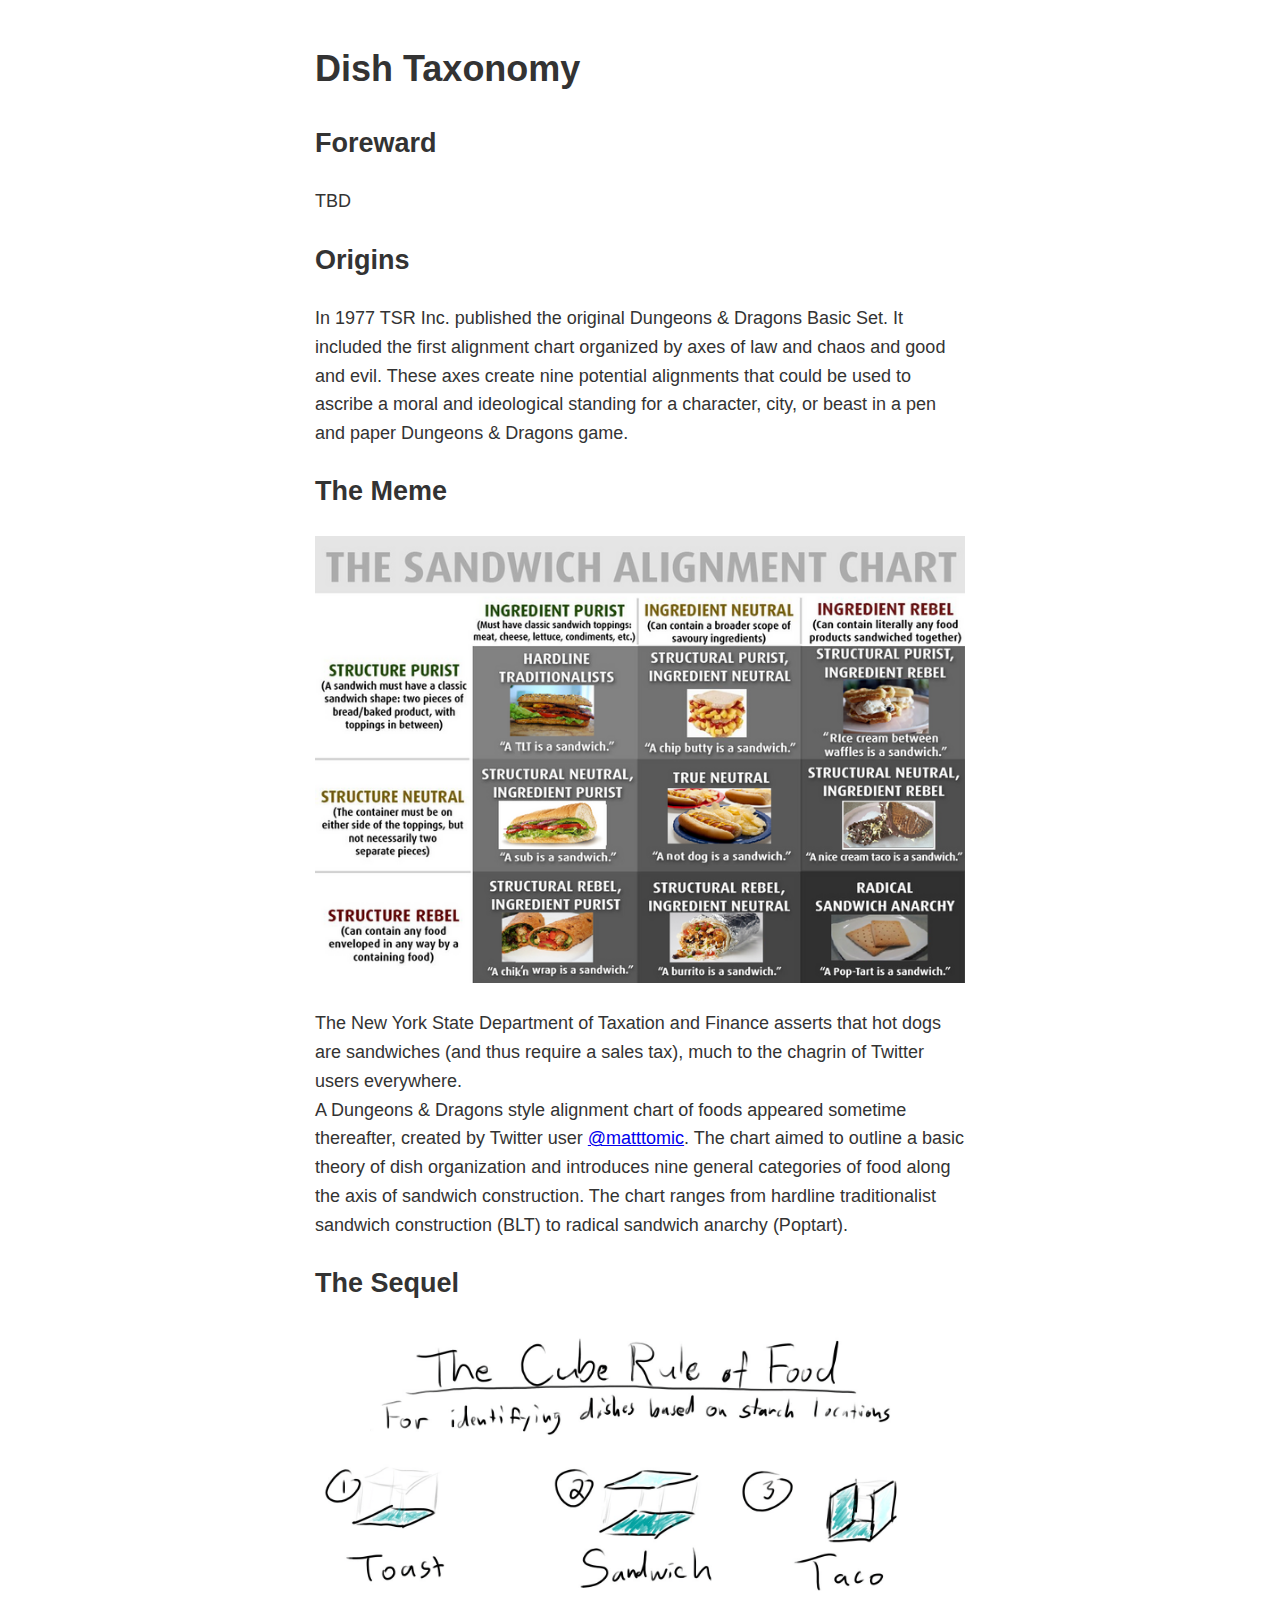
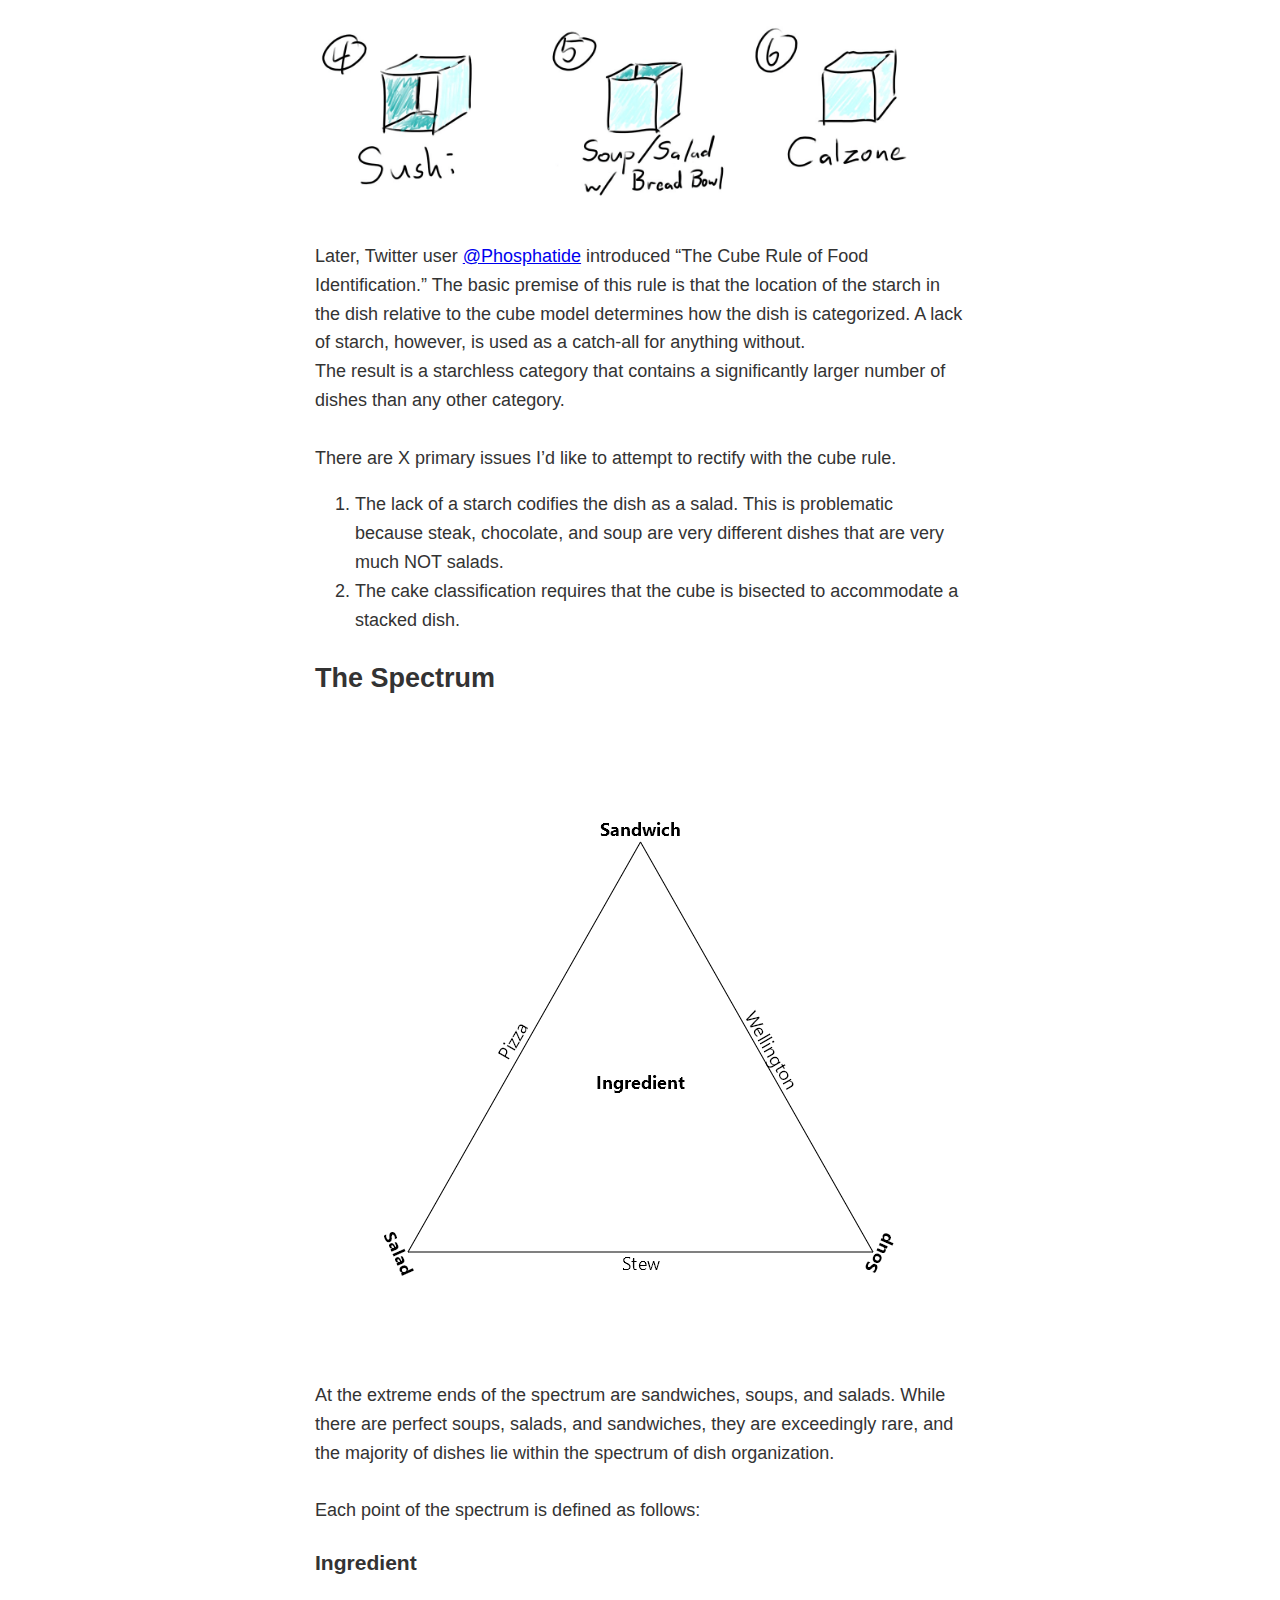
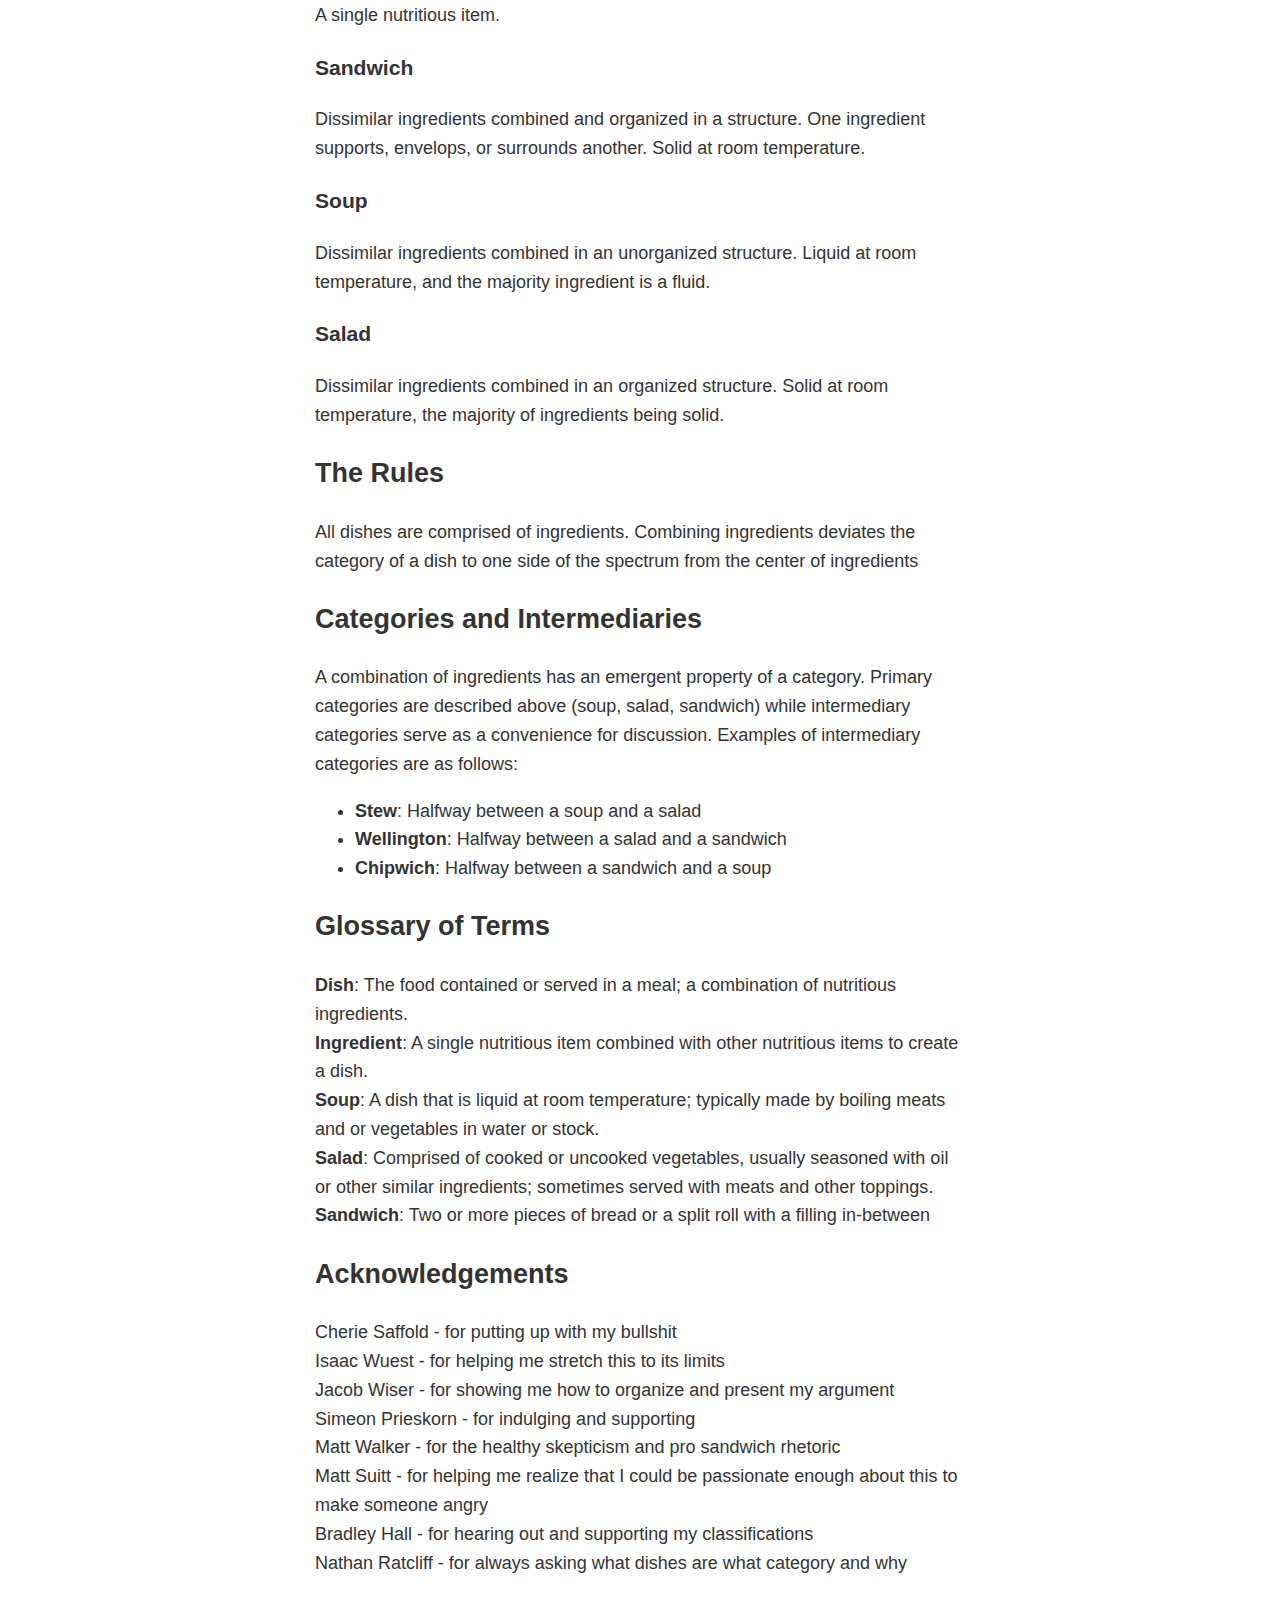
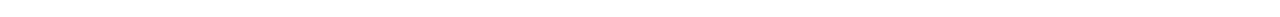
==== index.html @ 1c72e786 "First Draft" ====
<!DOCTYPE html>
<html>
    
    <head>
        <meta name="viewport" content="width-device-width, initial-scale=1.0">
        <link rel="stylesheet" href="Styles/style.css">
        <title>Dish Taxonomy</title>
    </head>
    <body>
        <div class="BodyContent">
            <h1>Dish Taxonomy</h1>
            <h2>Foreward</h2>
            <p>TBD</p>
            <h2>Origins</h2>
            <p>In 1977 TSR Inc. published the original Dungeons & Dragons Basic Set. 
                It included the first alignment chart organized  by axes of law and chaos and good and evil. 
                These axes create nine potential alignments that could be used to  ascribe a moral and ideological standing for a character, city, or beast in a pen and paper Dungeons & Dragons game.
            </p>
            <h2>The Meme</h2>
            <img src="Images/SandwichAlignment.png">
            <p>The New York State Department of Taxation and Finance asserts that hot dogs are sandwiches (and thus require a sales tax), much to the chagrin of Twitter users everywhere.<br> 
                A Dungeons & Dragons style alignment chart of foods appeared sometime thereafter, created by Twitter user <a href="https://twitter.com/matttomic">@matttomic</a>.
                The chart aimed to outline a basic theory of dish organization and introduces nine general categories of food along the axis of sandwich construction. 
                The chart ranges from hardline traditionalist sandwich construction (BLT) to radical sandwich anarchy (Poptart). 
            </p>
            <h2>The Sequel</h2>
            <img src="Images/DYSUo6HVwAEKJVo.png">
            <p>Later, Twitter user <a href=https://twitter.com/Phosphatide>@Phosphatide</a> introduced “The Cube Rule of Food Identification.” The basic premise of this rule is that the location of the starch in the dish relative to the cube model determines how the dish is categorized. 
                A lack of starch, however, is used as a catch-all for anything without.<br> 
                The result is a starchless category that contains a significantly larger number of dishes than any other category.<br><br>
                There are X primary issues I’d like to attempt to rectify with the cube rule.
                <ol>
                    <li>The lack of a starch codifies the dish as a salad. This is problematic because steak, chocolate, and soup are very different dishes that are very much NOT salads.</li>
                    <li>The cake classification requires that the cube is bisected to accommodate a stacked dish.</li>
                </ol>    
            </p>
            <h2> The Spectrum</h2>
            <p>
                <img src="Images/Artboard.png"></img> 
                At the extreme ends of the spectrum are sandwiches, soups, and salads. While there are perfect soups, salads, and sandwiches, they are exceedingly rare, and the majority of dishes lie within the spectrum of dish organization. <br>
                


                <br>Each point of the spectrum is defined as follows:
                <h3>Ingredient</h3>
                    A single nutritious item.  
                <h3>Sandwich</h3>
                    Dissimilar ingredients combined and organized in a structure. One ingredient supports, envelops, or surrounds another. Solid at room temperature. 
                <h3>Soup</h3>
                    Dissimilar ingredients combined in an unorganized structure. Liquid at room temperature, and the majority ingredient is a fluid.  
                <h3>Salad</h3>
                Dissimilar ingredients combined in an organized structure. Solid at room temperature, the majority of ingredients being solid. 

            </p>
            <h2>The Rules</h2>
            <p>
                All dishes are comprised of ingredients. Combining ingredients deviates the category of a dish to one side of the spectrum from the center of ingredients
            </p>
            <h2>Categories and Intermediaries</h2>
            <p>
                A combination of ingredients has an emergent property of a category. Primary categories are described above (soup, salad, sandwich) while intermediary categories  serve as a convenience for discussion. 
                Examples of intermediary categories are as follows:
                <ul>
                    <li><strong>Stew</strong>: Halfway between a soup and a salad</li>
                    <li><strong>Wellington</strong>: Halfway between a salad and a sandwich</li>
                    <li><strong>Chipwich</strong>: Halfway between a sandwich and a soup</li>
                </ul>
            </p>
            <h2>Glossary of Terms</h2>
            <p>
                <strong>Dish</strong>: The food contained or served in a meal; a combination of nutritious ingredients.<br>
                <strong>Ingredient</strong>: A single nutritious item combined with other nutritious items to create a dish. <br>
                <strong>Soup</strong>: A dish that is liquid at room temperature; typically made by boiling meats and or vegetables in water or stock. <br>

                <strong>Salad</strong>: Comprised of cooked or uncooked vegetables, usually seasoned with oil or other similar ingredients; sometimes served with meats and other toppings. <br> 

                <strong>Sandwich</strong>: Two or more pieces of bread or a split roll with a filling in-between <br>
            </p>
            <h2>Acknowledgements</h2>
            <p>
                Cherie Saffold - for putting up with my bullshit <br>
                Isaac Wuest - for helping me stretch this to its limits <br>
                Jacob Wiser - for showing me how to organize and present my argument <br>
                Simeon Prieskorn - for indulging and supporting <br>
                Matt Walker - for the healthy skepticism and pro sandwich rhetoric <br>
                Matt Suitt - for helping me realize that I could be passionate enough about this to make someone angry <br> 
                Bradley Hall - for hearing out and supporting my classifications <br>
                Nathan Ratcliff - for always asking what dishes are what category and why <br>
        
            </p>
        </div>
    </body>
    <footer>

    </footer>
</html>
---- Styles/style.css ----
html{
    display: block;
    font-family: sans-serif;
}

img{
    max-width: 100%;
}

body{
    margin: 40px auto;
    max-width: 650px;
    font-size: 18px;
    line-height: 1.6;
    color: #333;
}
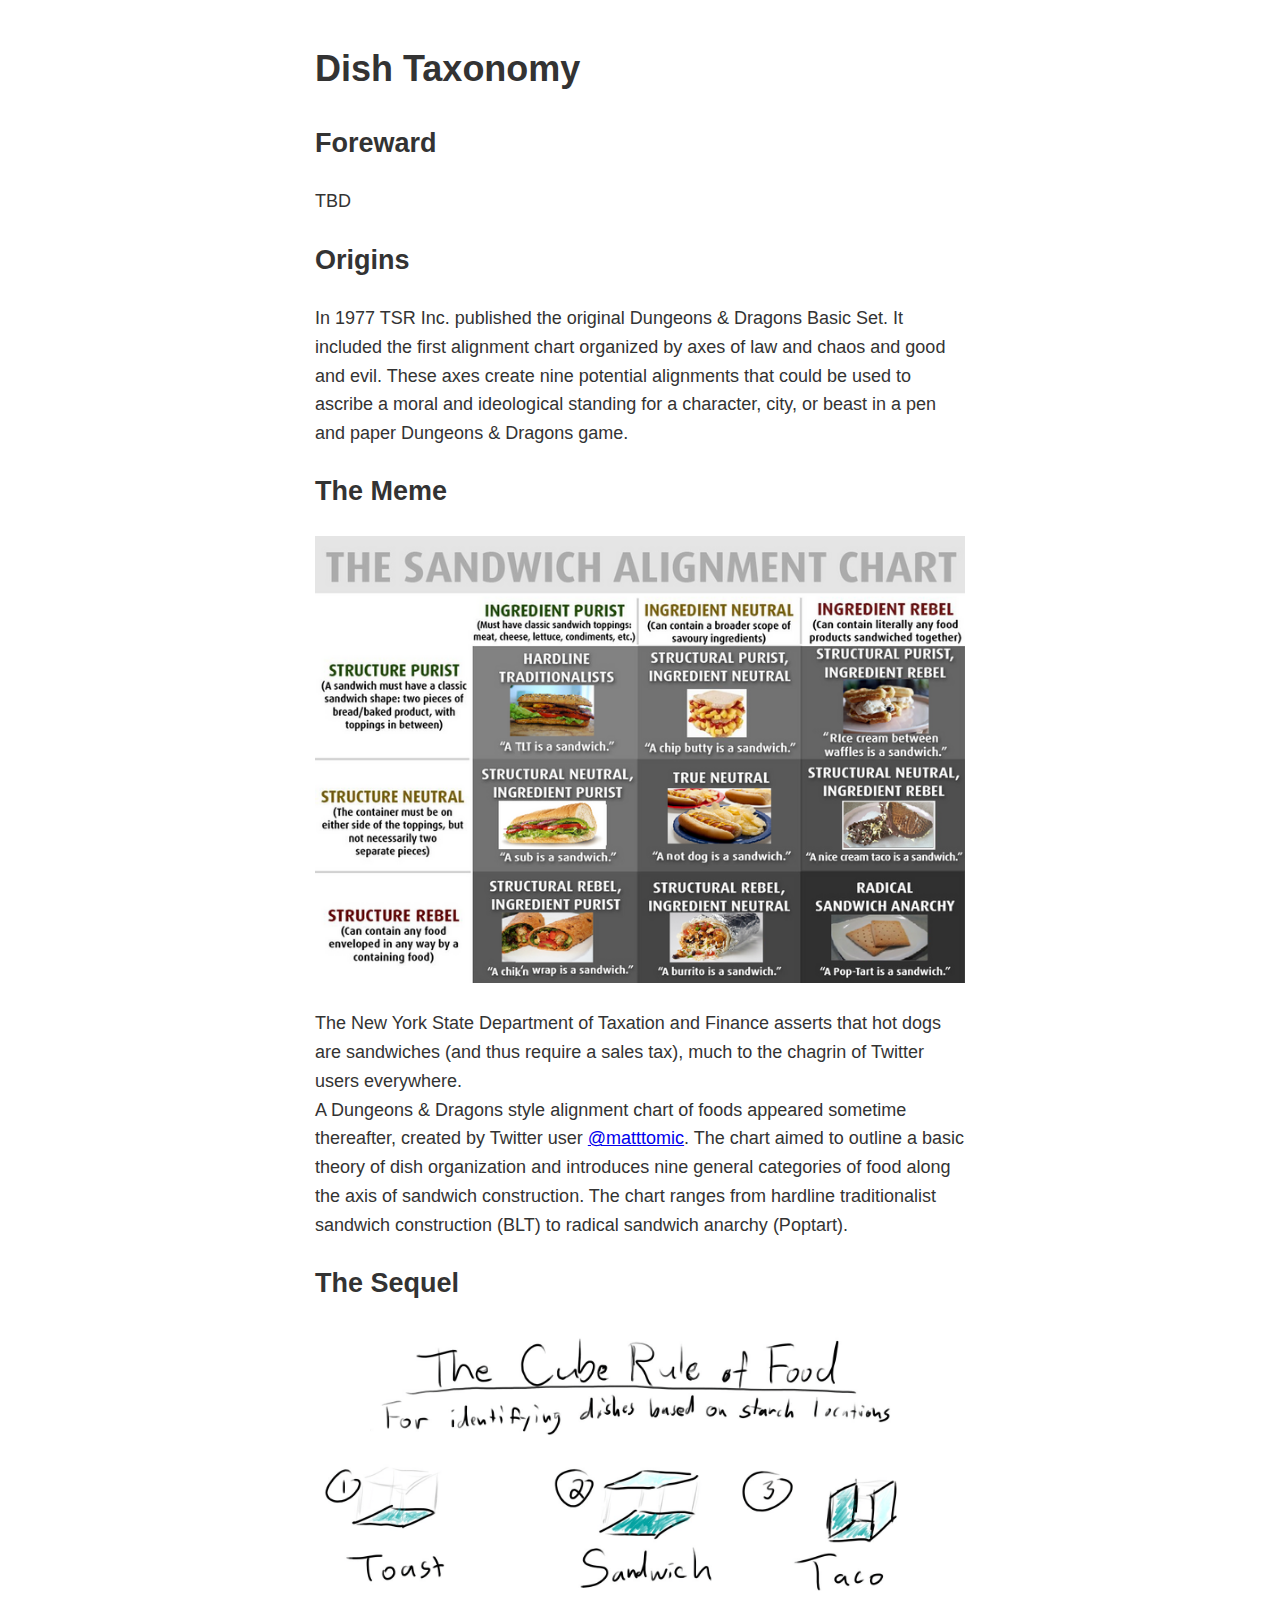
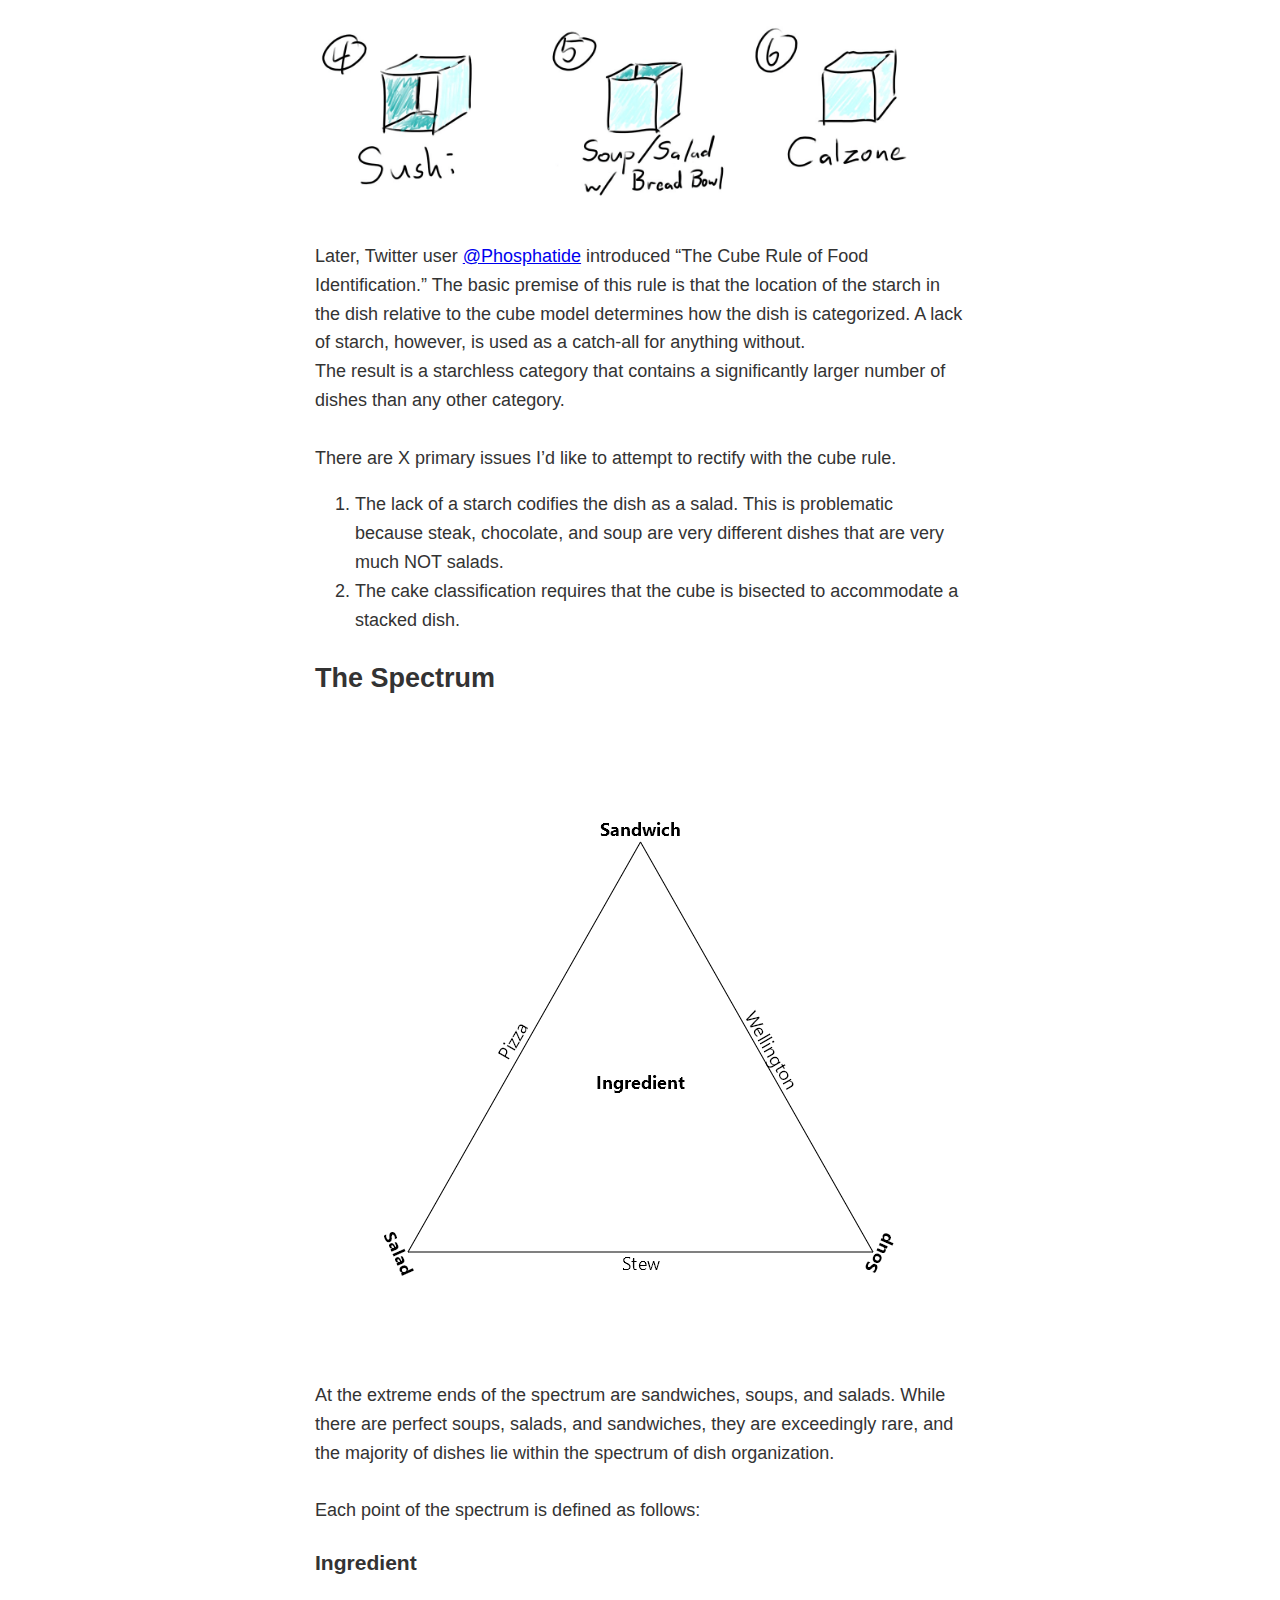
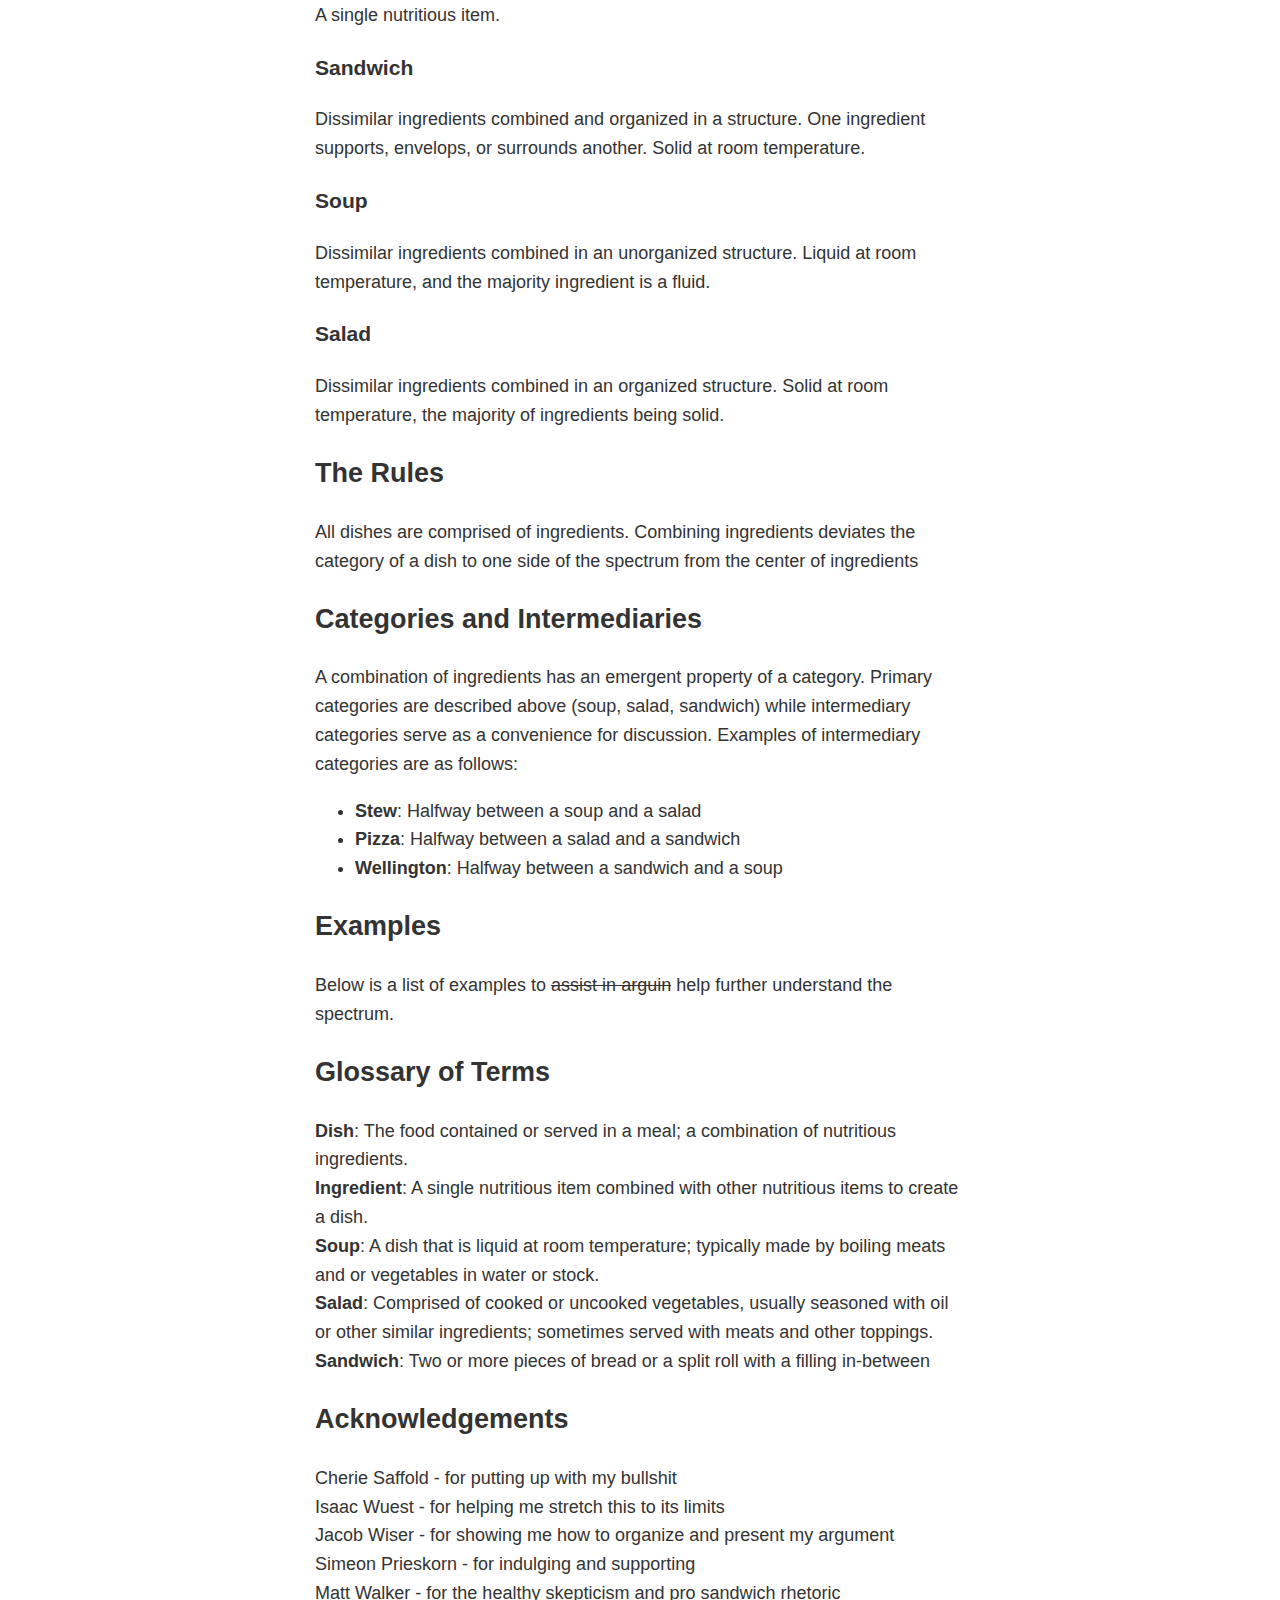
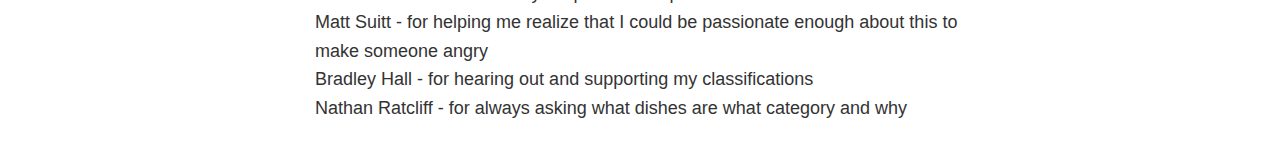
==== commit 73dd8c1b: "Add beginning example section" ====
--- a/index.html
+++ b/index.html
@@ -62,9 +62,13 @@
                 Examples of intermediary categories are as follows:
                 <ul>
                     <li><strong>Stew</strong>: Halfway between a soup and a salad</li>
-                    <li><strong>Wellington</strong>: Halfway between a salad and a sandwich</li>
-                    <li><strong>Chipwich</strong>: Halfway between a sandwich and a soup</li>
+                    <li><strong>Pizza</strong>: Halfway between a salad and a sandwich</li>
+                    <li><strong>Wellington</strong>: Halfway between a sandwich and a soup</li>
                 </ul>
+            </p>
+            <h2>Examples</h2>
+            <p>
+                Below is a list of examples to <strike>assist in arguin</strike> help further understand the spectrum.
             </p>
             <h2>Glossary of Terms</h2>
             <p>
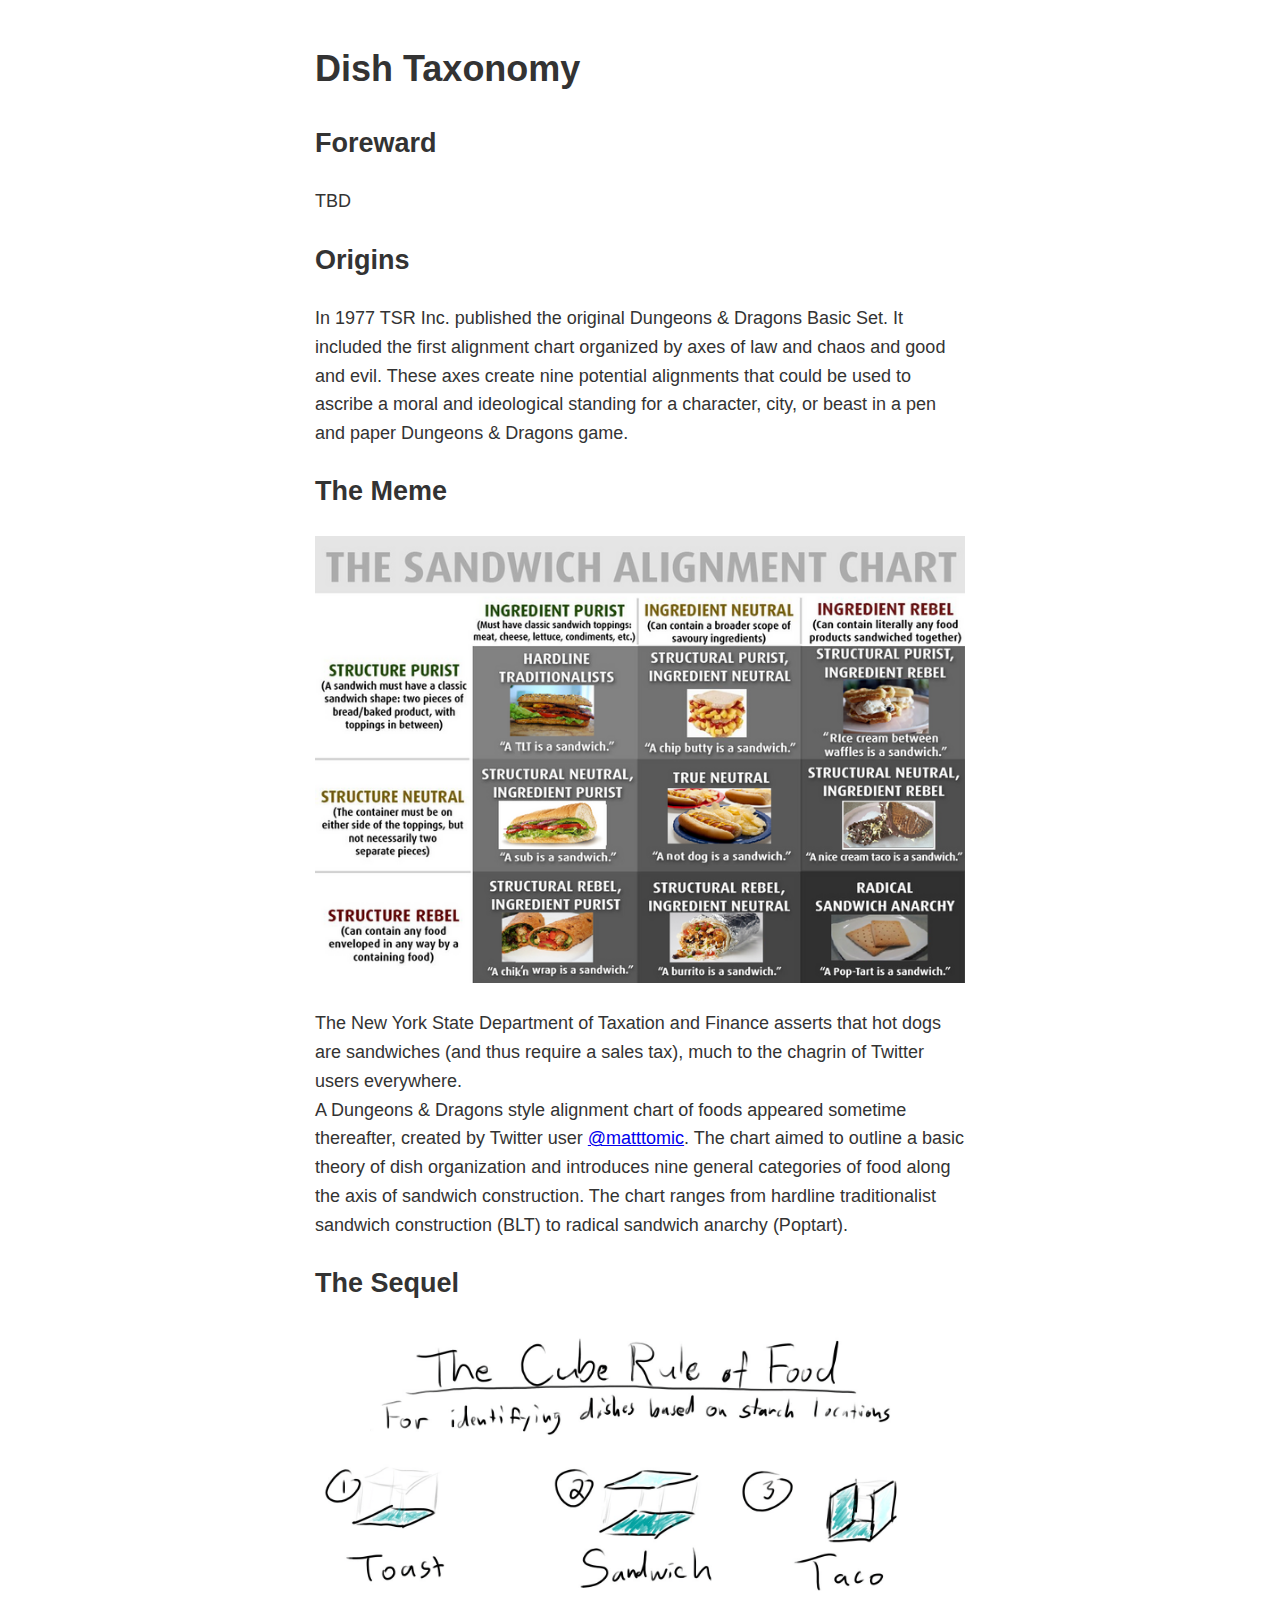
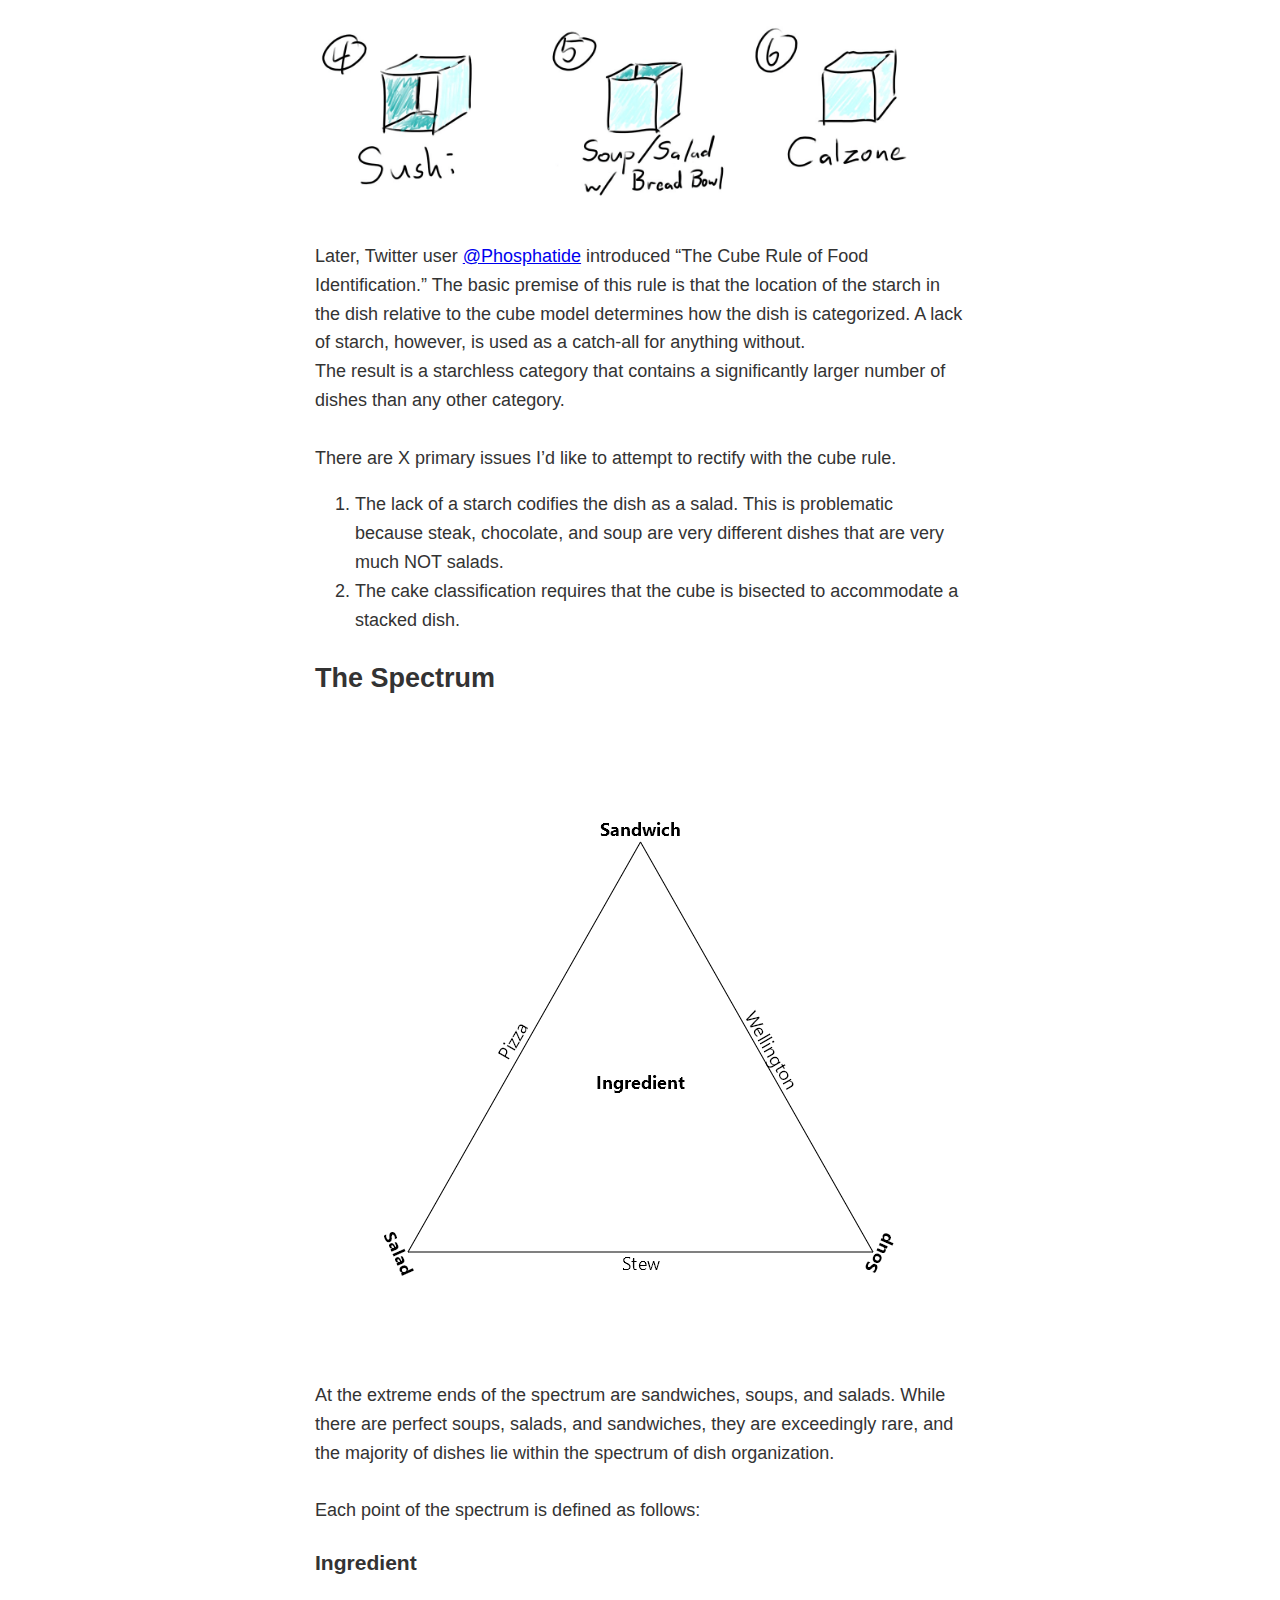
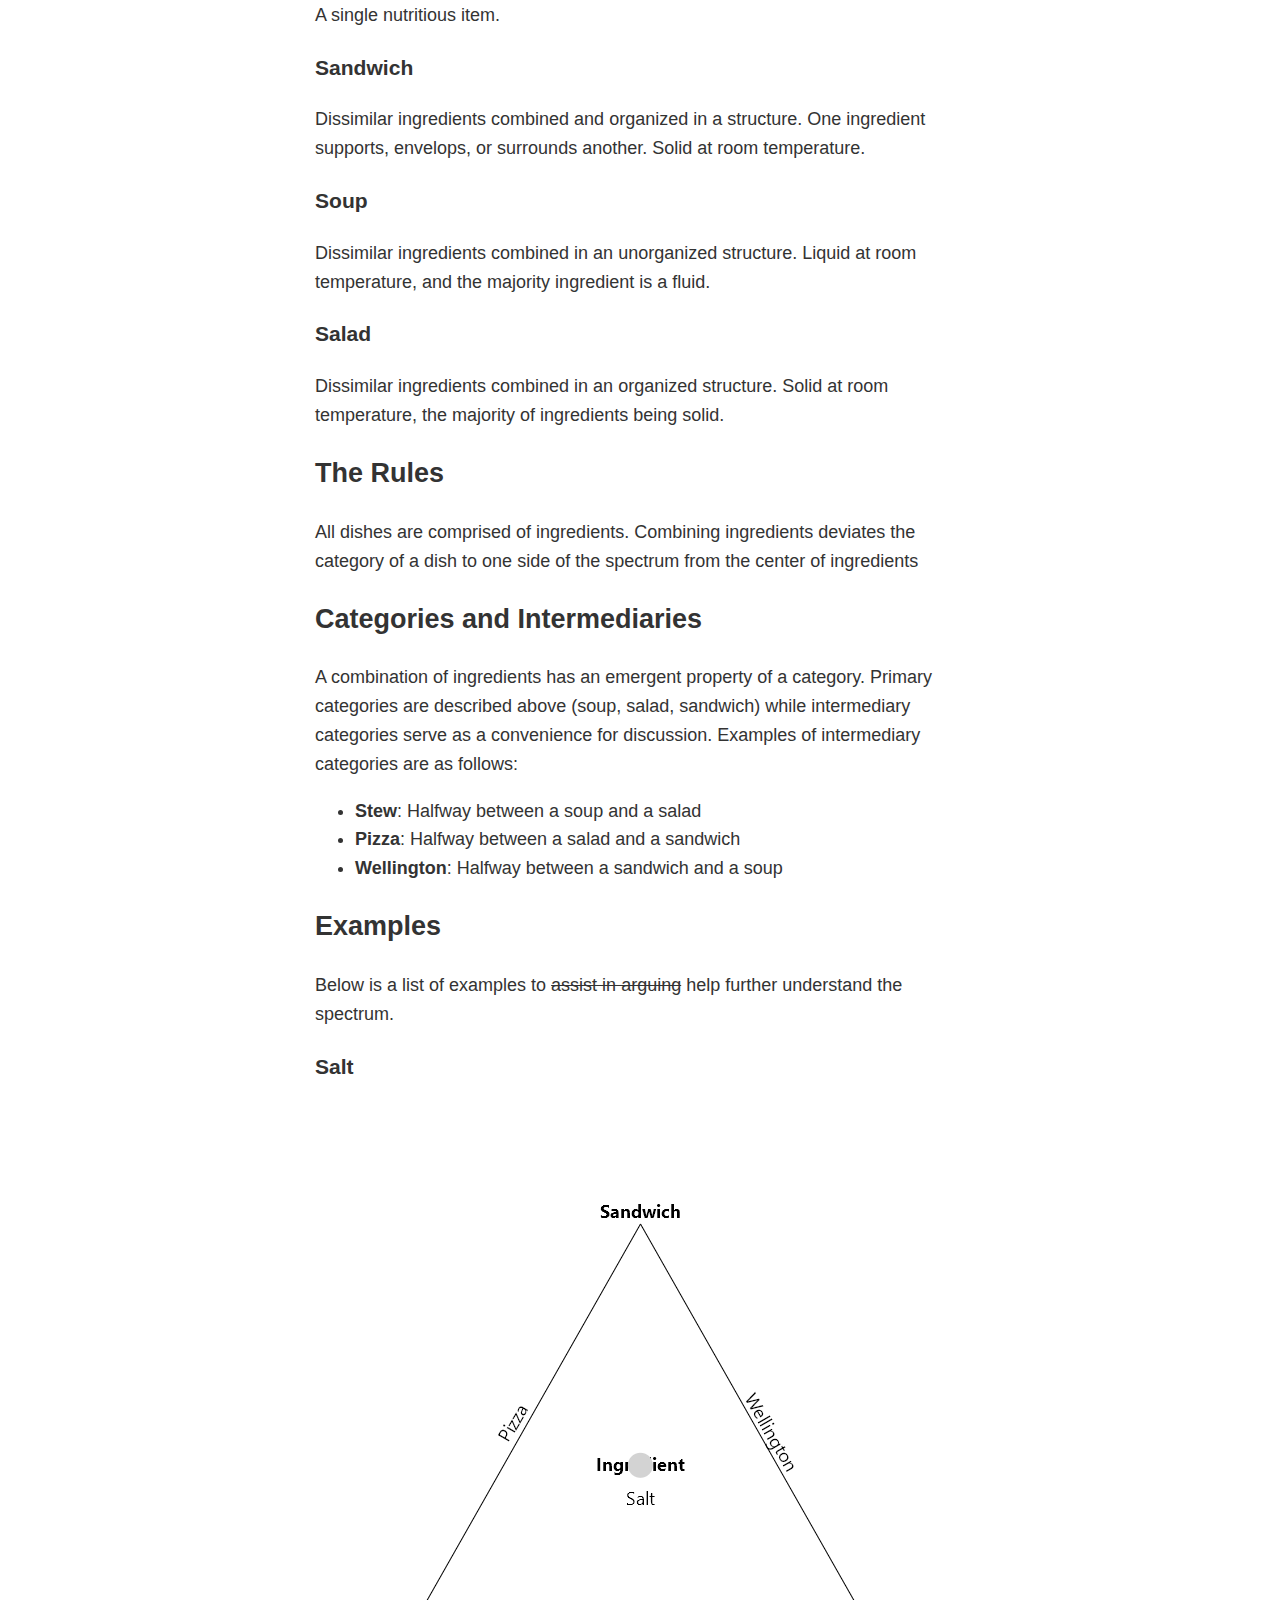
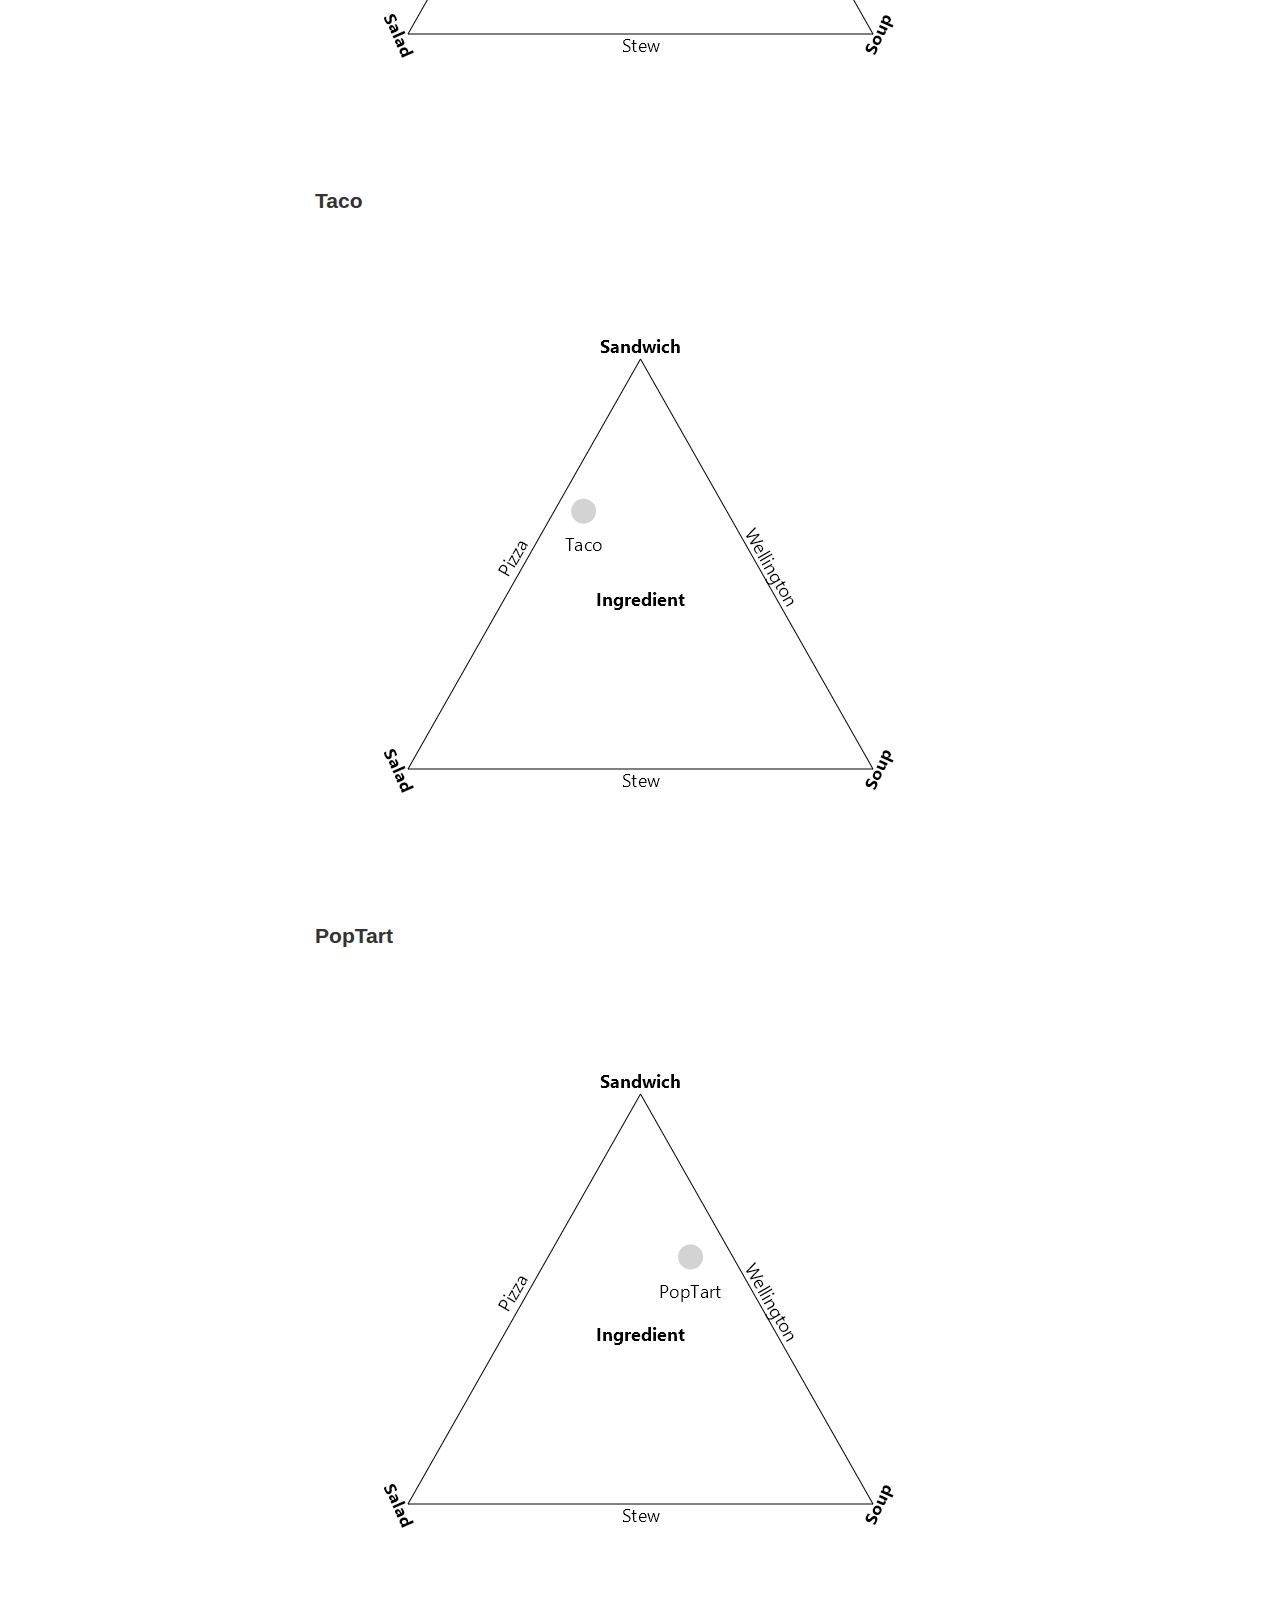
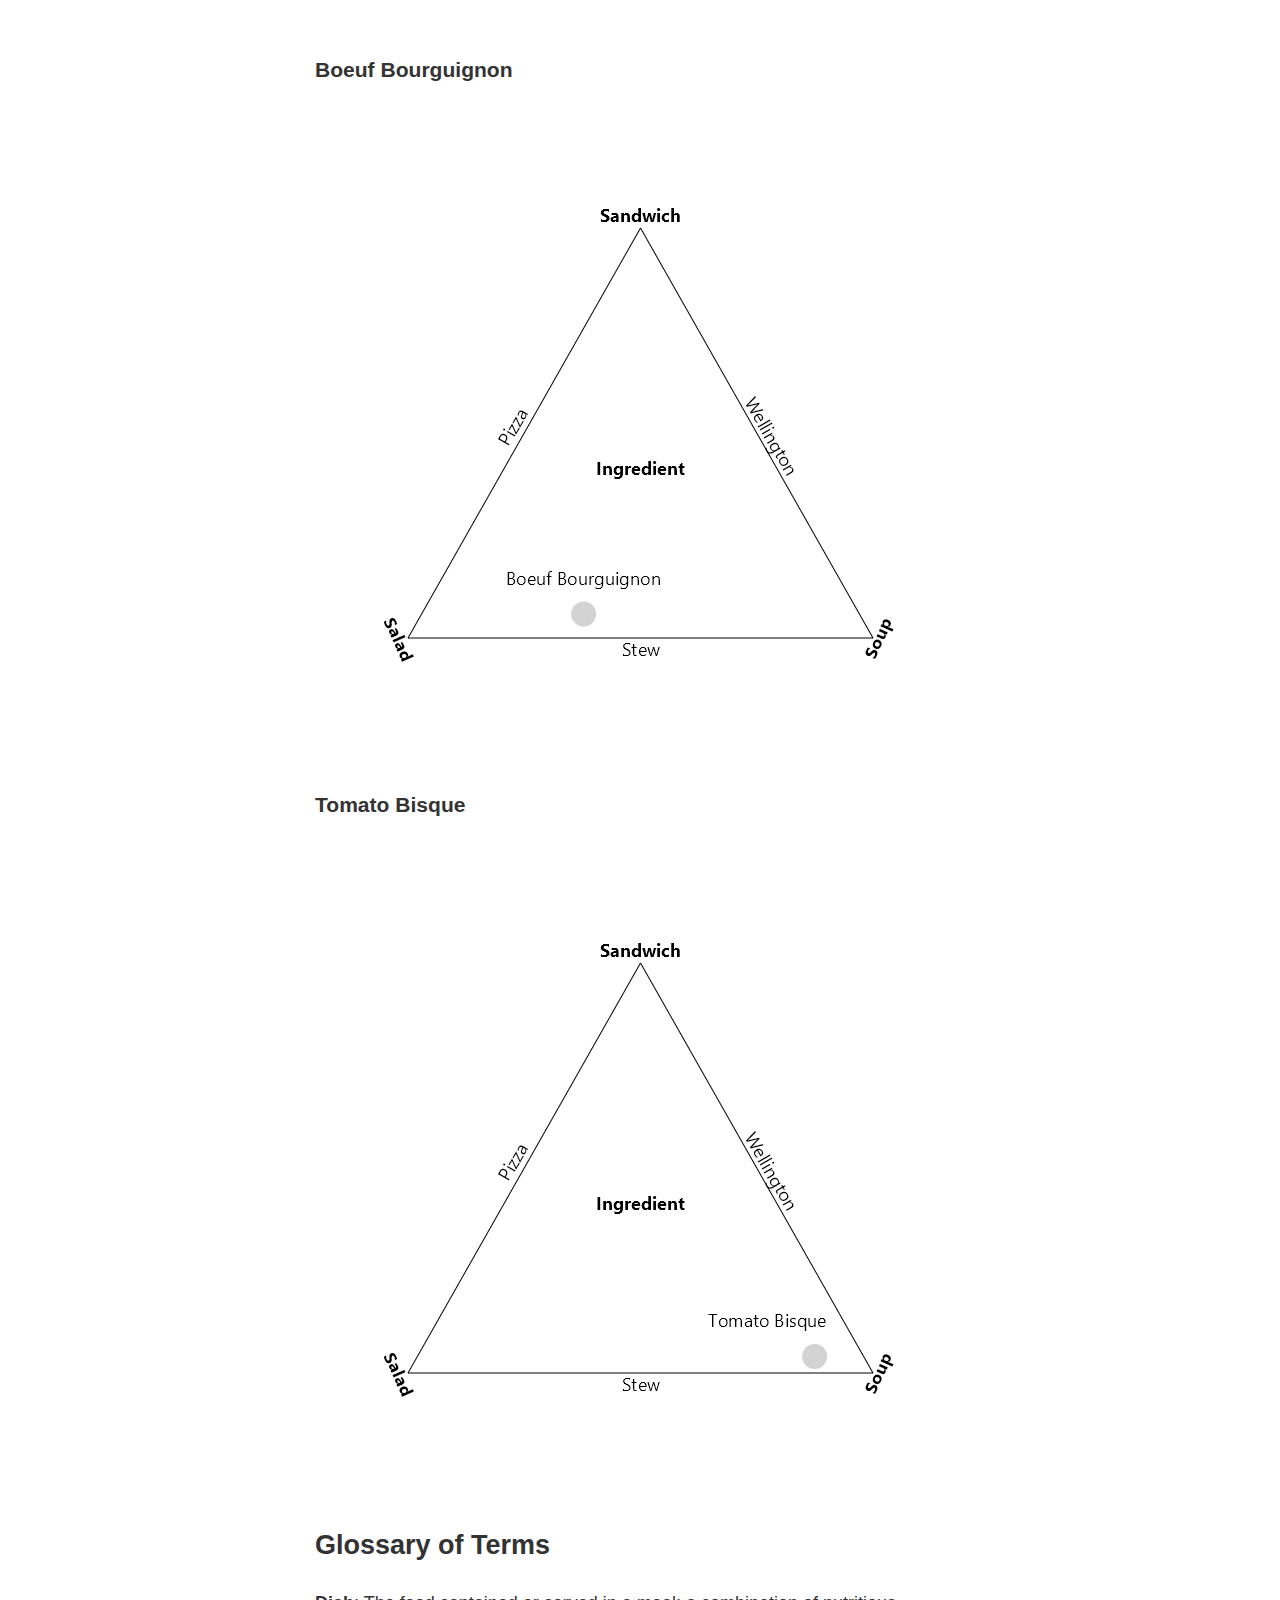
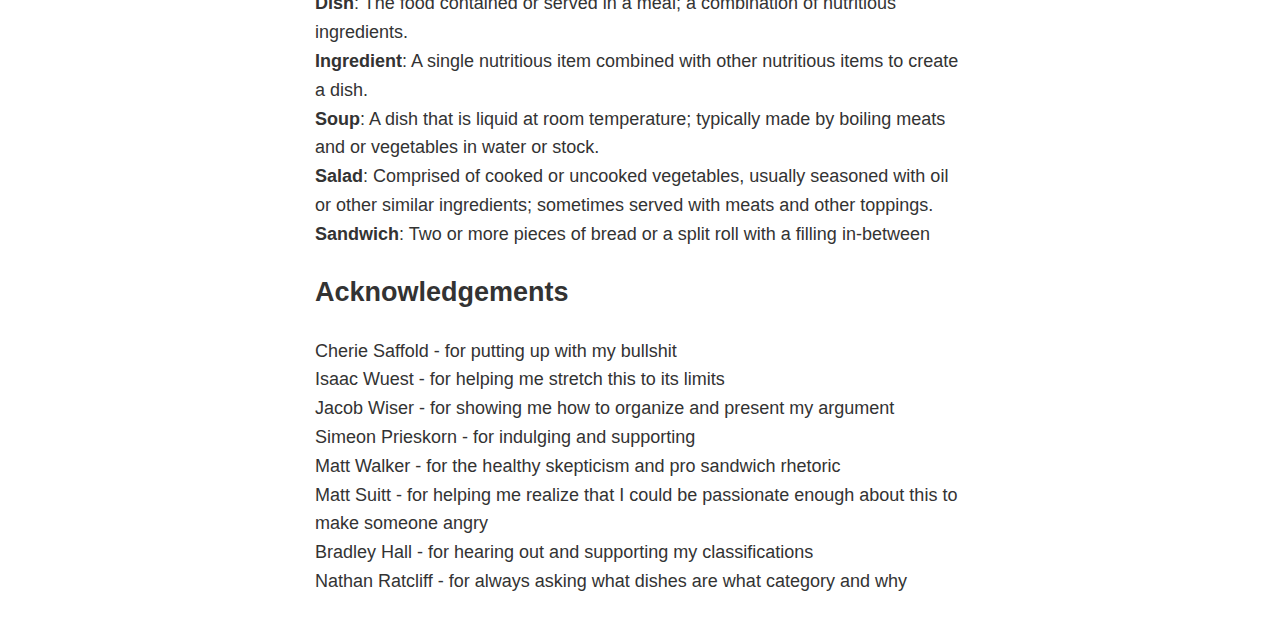
==== commit 579f70c1: "Expand examples section" ====
--- a/index.html
+++ b/index.html
@@ -68,8 +68,18 @@
             </p>
             <h2>Examples</h2>
             <p>
-                Below is a list of examples to <strike>assist in arguin</strike> help further understand the spectrum.
+                Below is a list of examples to <strike>assist in arguing</strike> help further understand the spectrum.
             </p>
+            <h3>Salt</h3>
+            <img src="Images/Salt.png">
+            <h3>Taco</h3>
+            <img src="Images/Taco.png">
+            <h3>PopTart</h3>
+            <img src="Images/PopTart.png">
+            <h3>Boeuf Bourguignon</h3>
+            <img src="Images/Boeuf Bourguignon.png">
+            <h3>Tomato Bisque</h3>
+            <img src="Images/TomatoBisque.png">
             <h2>Glossary of Terms</h2>
             <p>
                 <strong>Dish</strong>: The food contained or served in a meal; a combination of nutritious ingredients.<br>
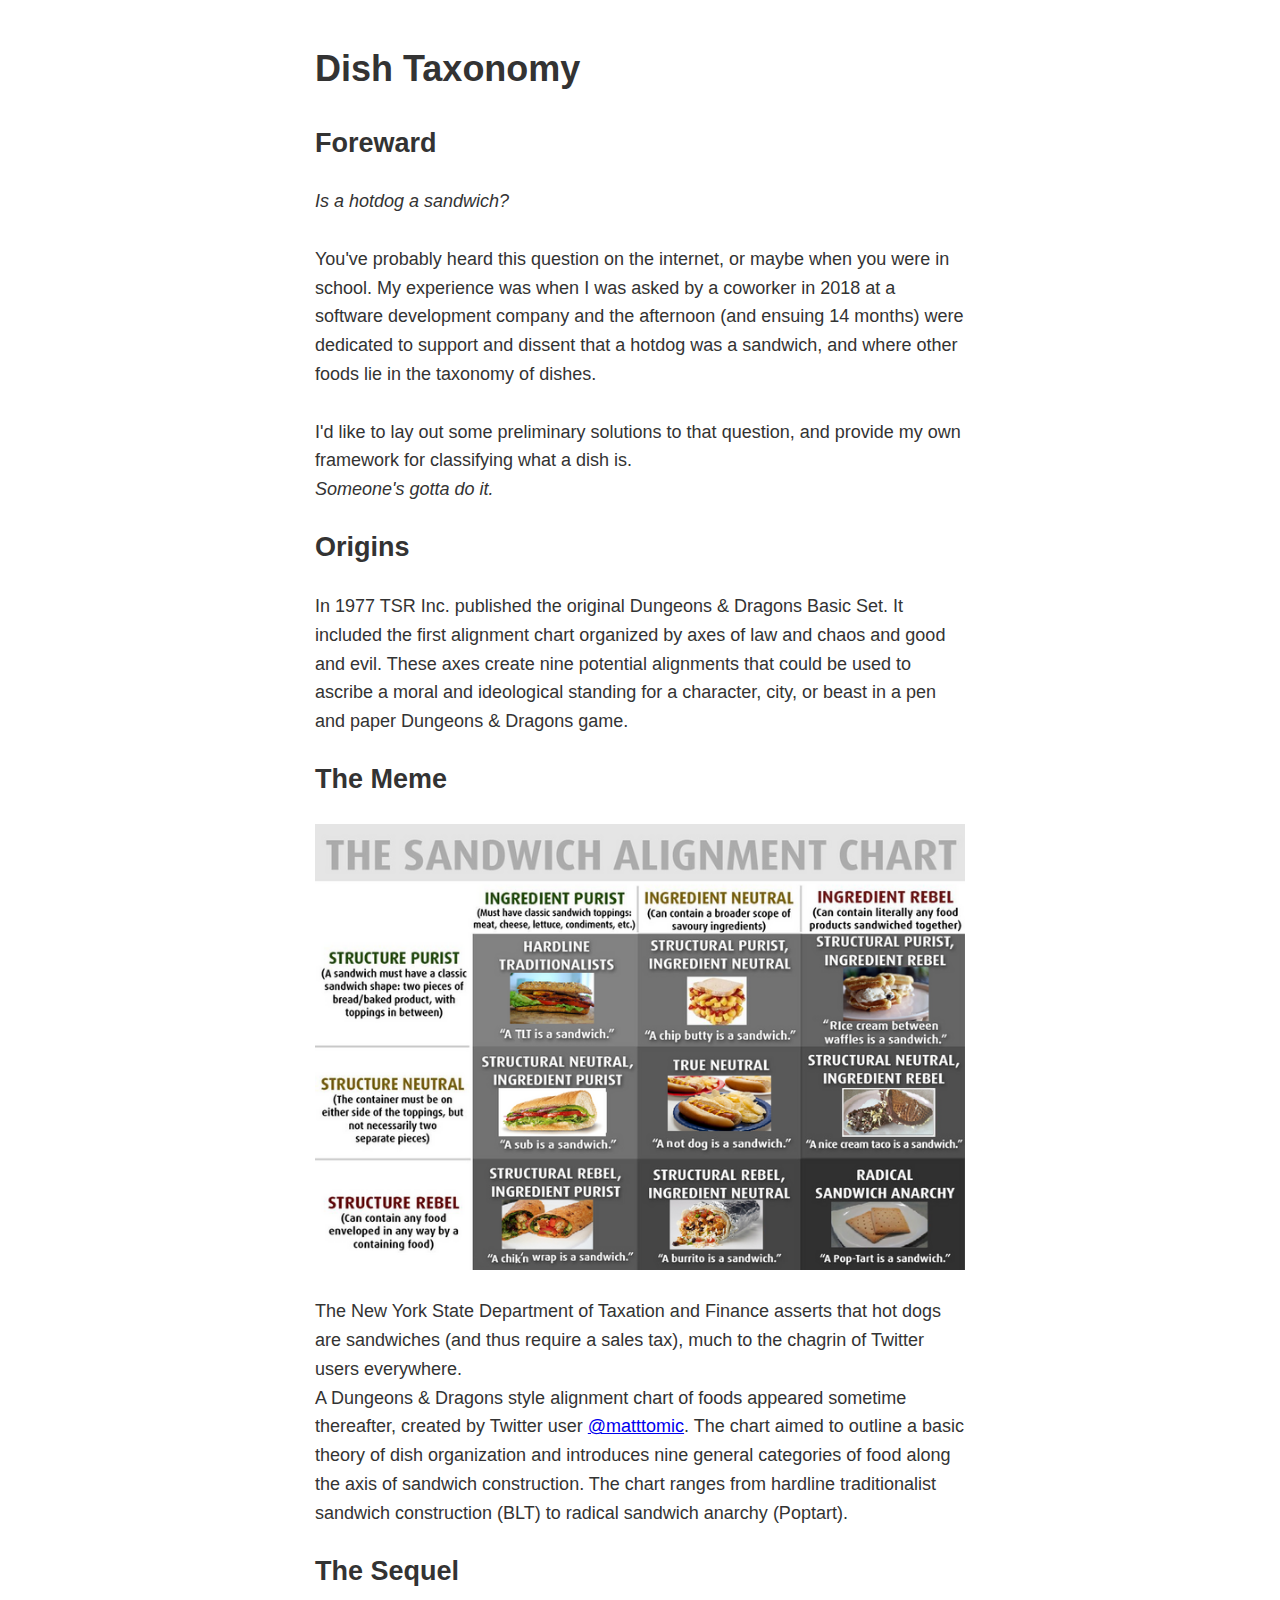
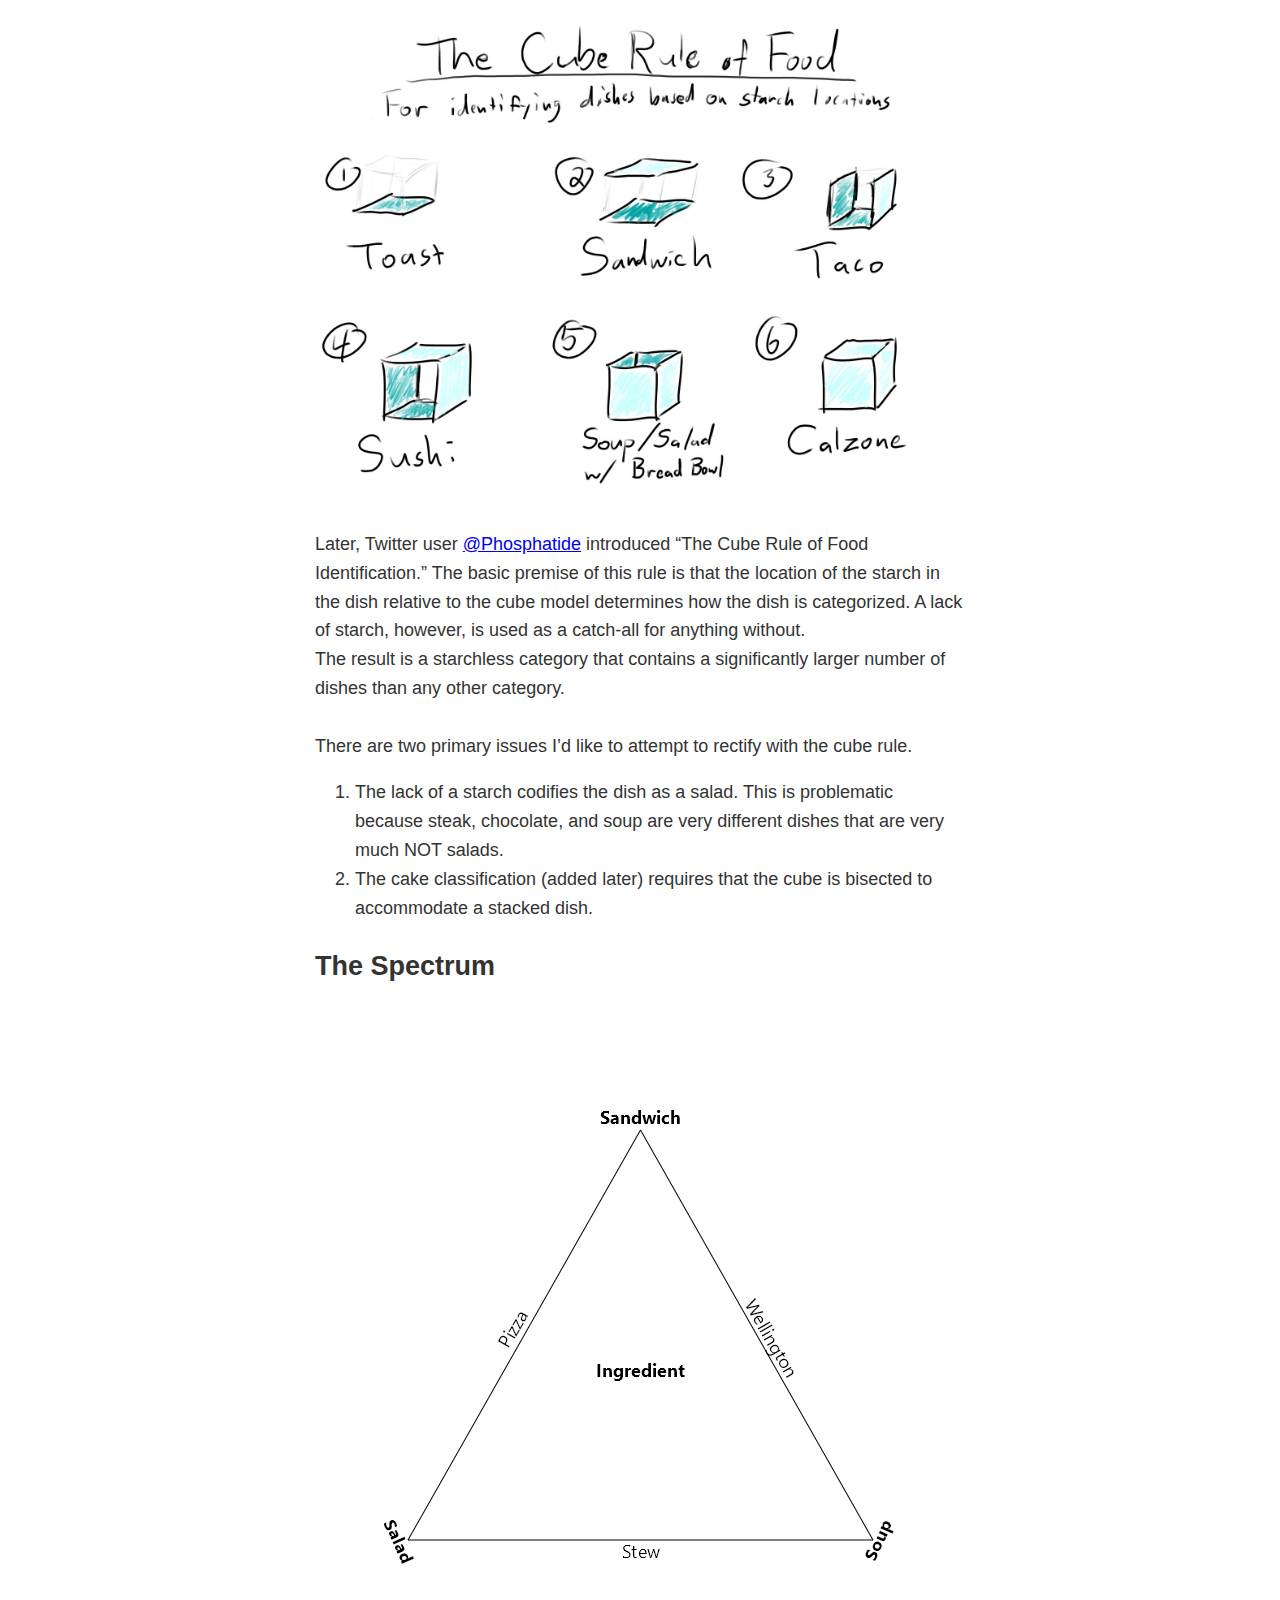
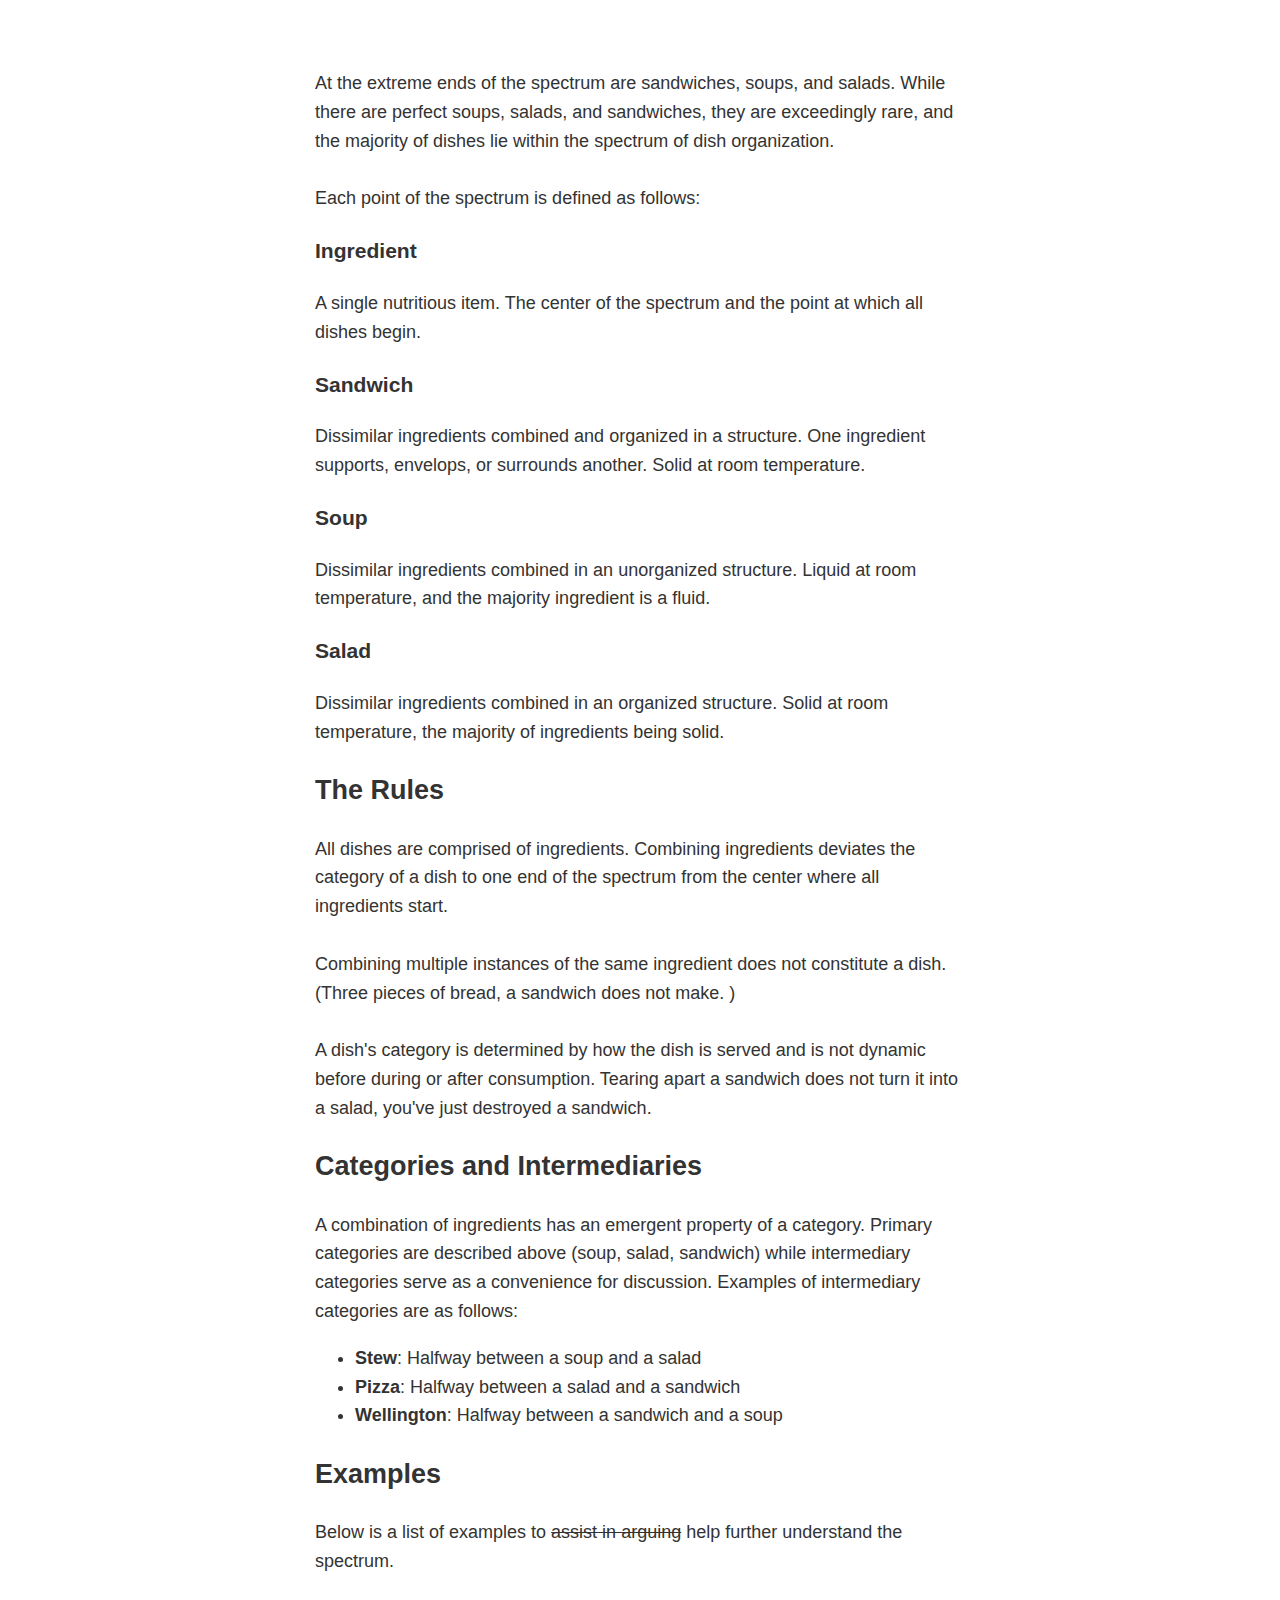
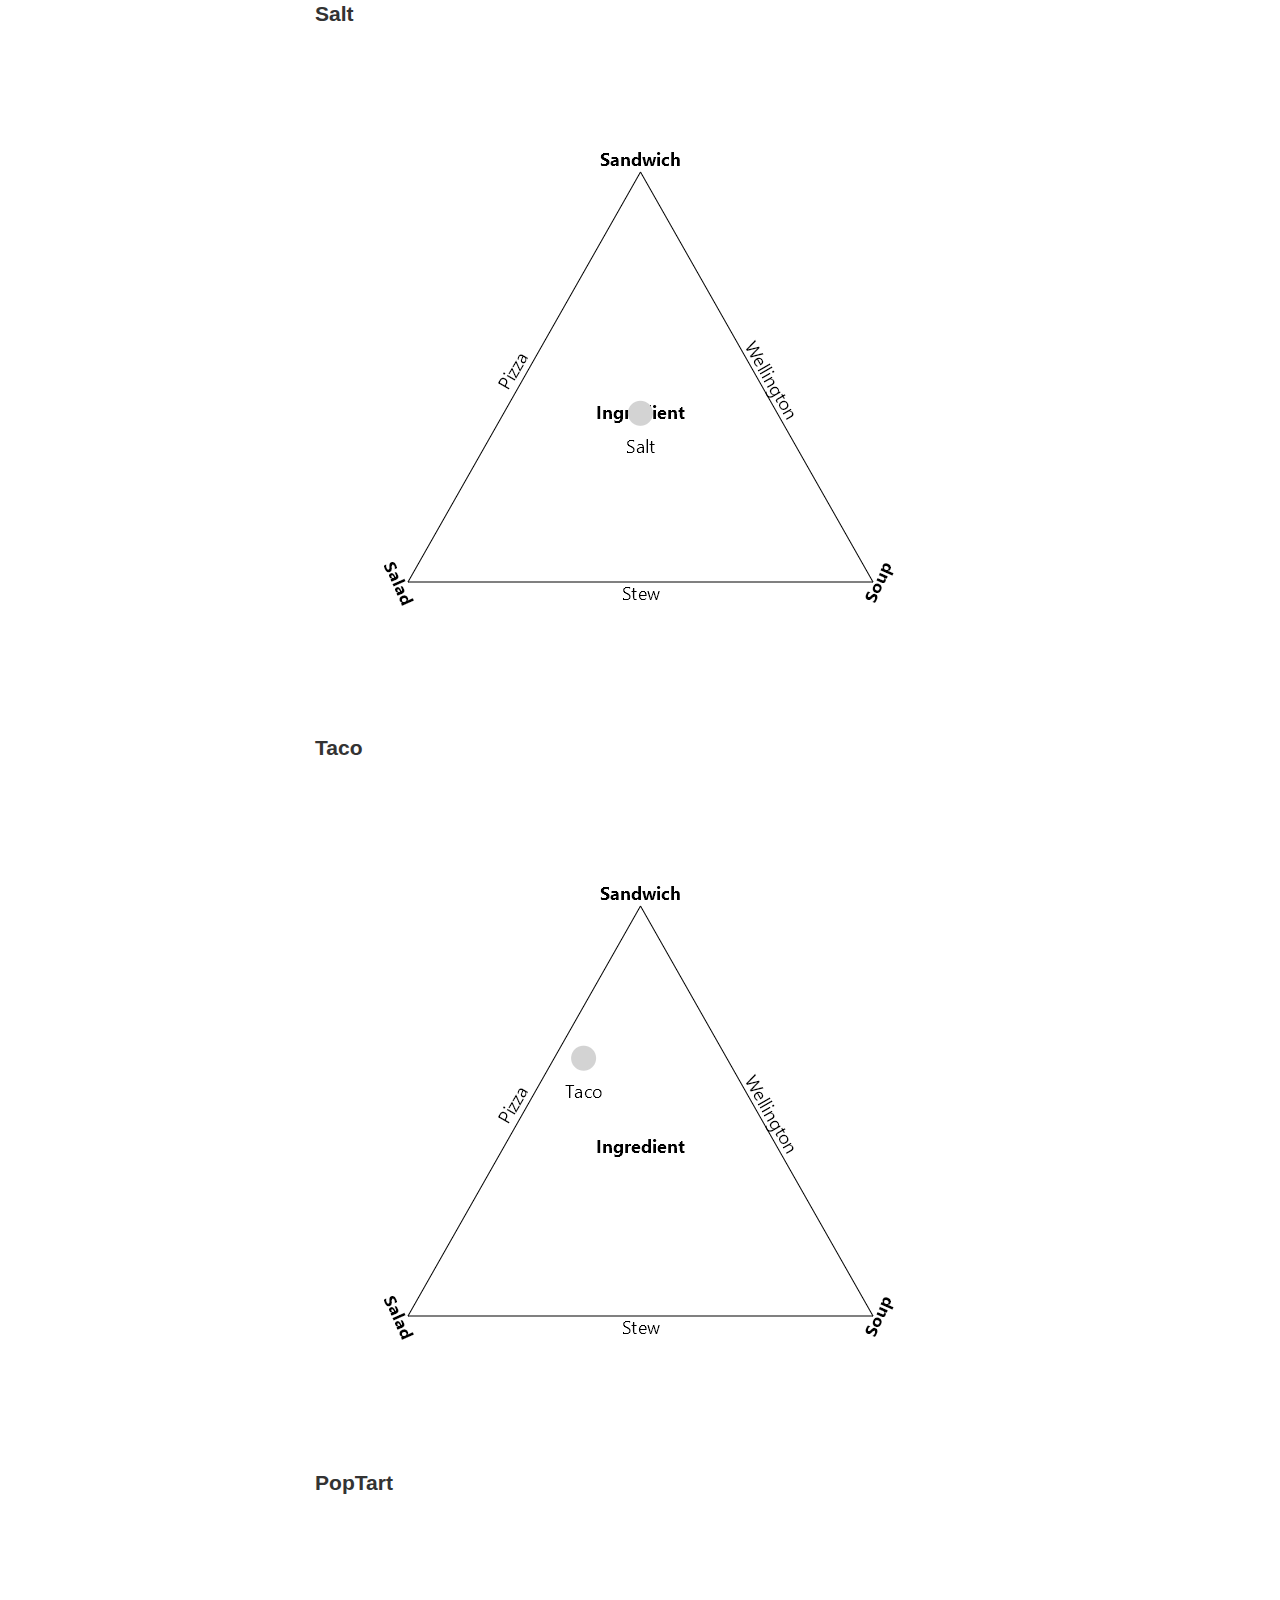
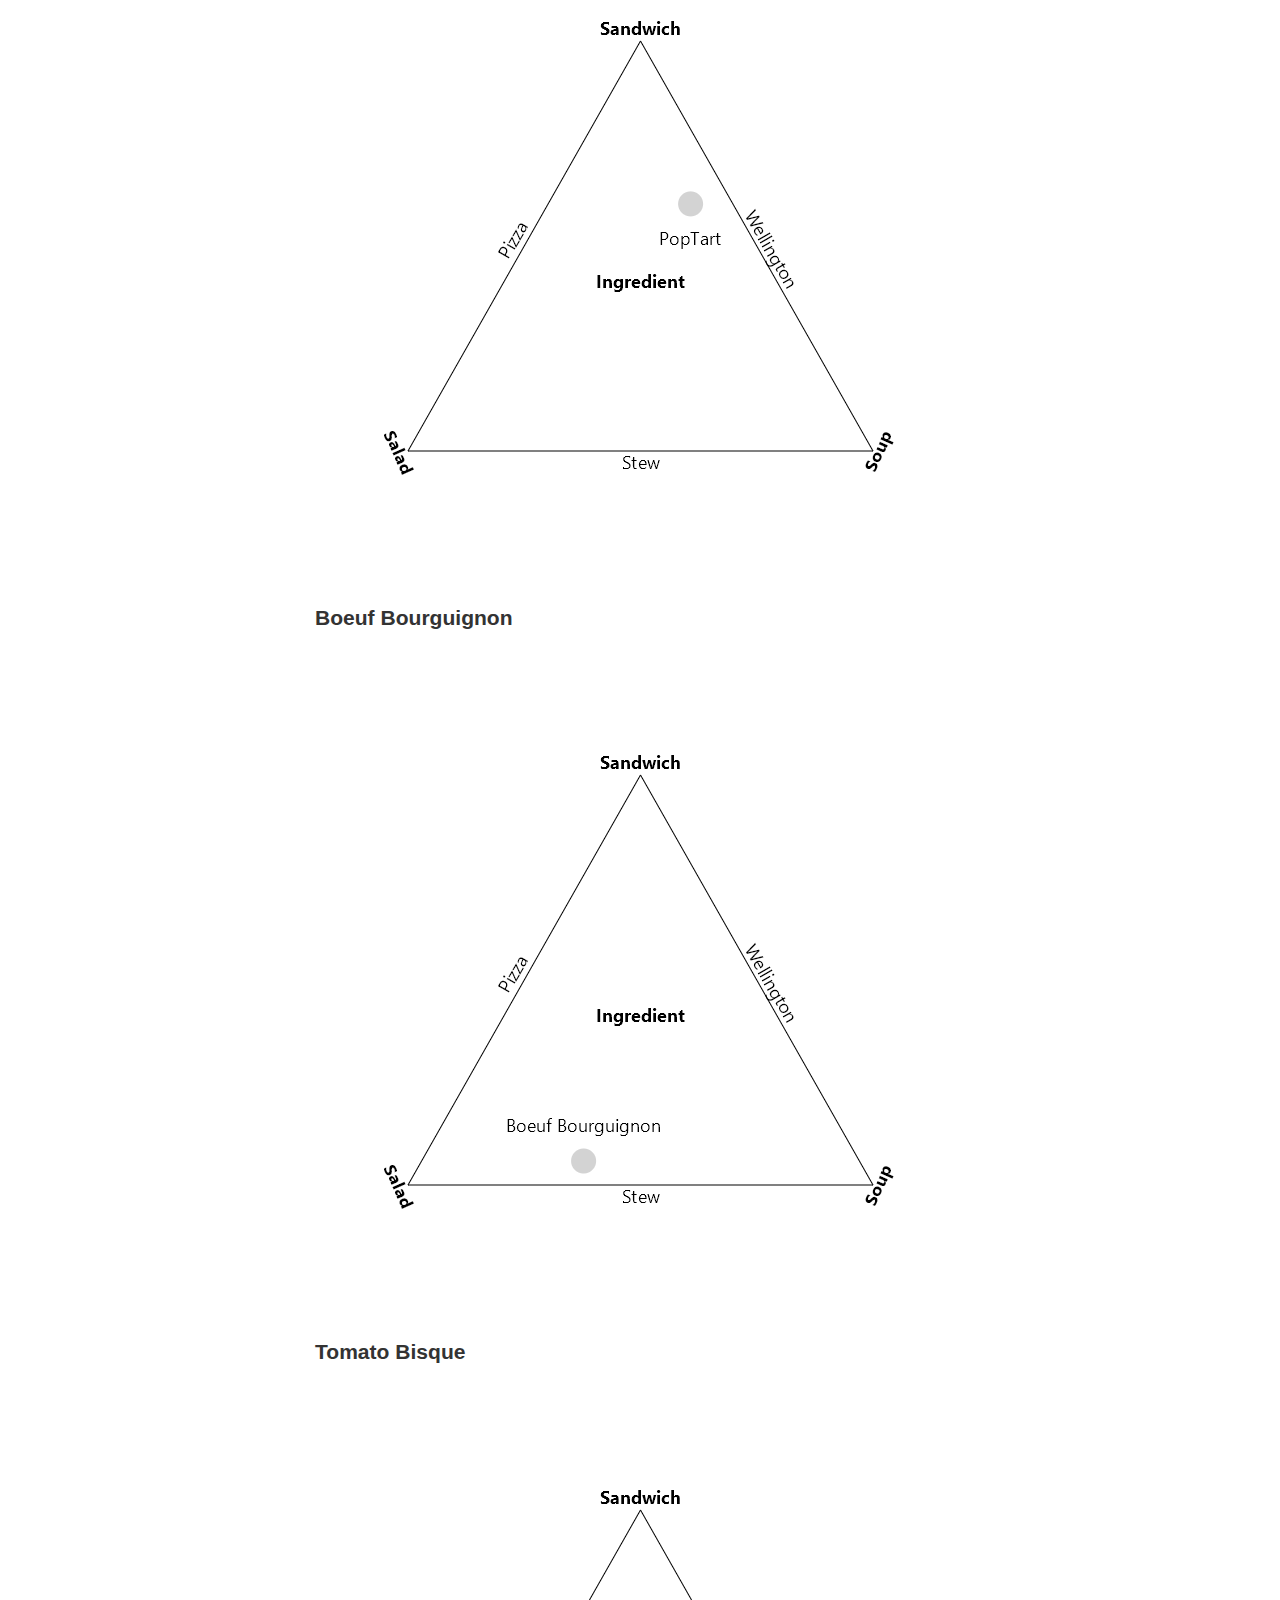
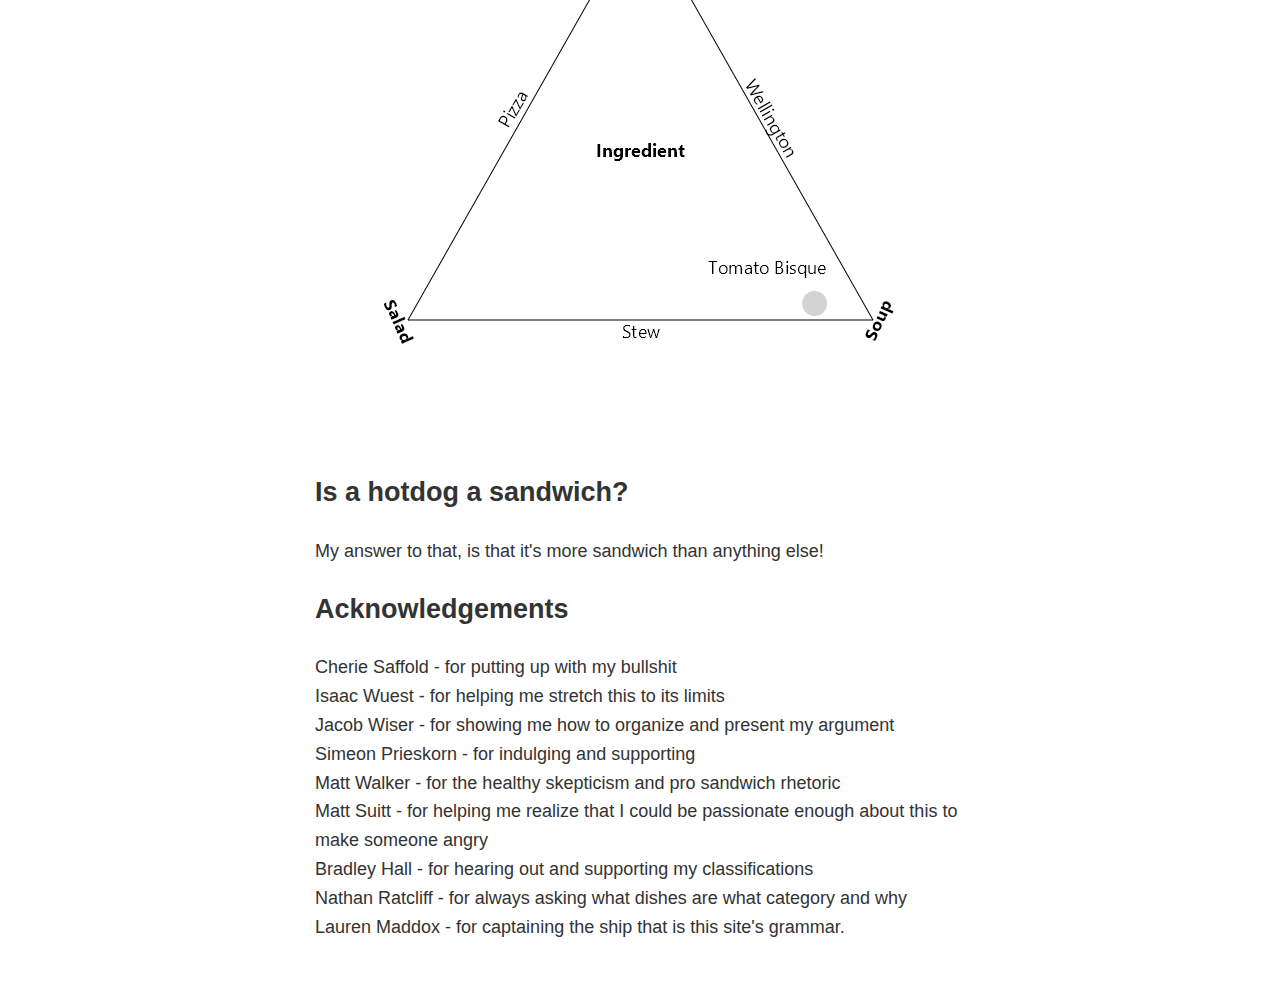
==== commit cd623ef8: "Added forward and others" ====
--- a/index.html
+++ b/index.html
@@ -10,7 +10,18 @@
         <div class="BodyContent">
             <h1>Dish Taxonomy</h1>
             <h2>Foreward</h2>
-            <p>TBD</p>
+            <p> <em>Is a hotdog a sandwich?</em> <br><br>
+                You've probably heard this question on the internet, or maybe when you were in school. 
+                My experience was when I was asked by a coworker in 2018 at a software development company and the afternoon (and ensuing 14 months) were dedicated to support and dissent that a hotdog was a sandwich, and where other foods lie in the taxonomy of dishes.
+                <br><br>I'd like to lay out some preliminary solutions to that question, and provide my own framework for classifying what a dish is. <br>
+                <em>Someone's gotta do it.</em>
+
+
+                
+                
+
+                
+             </p>
             <h2>Origins</h2>
             <p>In 1977 TSR Inc. published the original Dungeons & Dragons Basic Set. 
                 It included the first alignment chart organized  by axes of law and chaos and good and evil. 
@@ -28,10 +39,10 @@
             <p>Later, Twitter user <a href=https://twitter.com/Phosphatide>@Phosphatide</a> introduced “The Cube Rule of Food Identification.” The basic premise of this rule is that the location of the starch in the dish relative to the cube model determines how the dish is categorized. 
                 A lack of starch, however, is used as a catch-all for anything without.<br> 
                 The result is a starchless category that contains a significantly larger number of dishes than any other category.<br><br>
-                There are X primary issues I’d like to attempt to rectify with the cube rule.
+                There are two primary issues I’d like to attempt to rectify with the cube rule.
                 <ol>
                     <li>The lack of a starch codifies the dish as a salad. This is problematic because steak, chocolate, and soup are very different dishes that are very much NOT salads.</li>
-                    <li>The cake classification requires that the cube is bisected to accommodate a stacked dish.</li>
+                    <li>The cake classification (added later) requires that the cube is bisected to accommodate a stacked dish.</li>
                 </ol>    
             </p>
             <h2> The Spectrum</h2>
@@ -43,7 +54,7 @@
 
                 <br>Each point of the spectrum is defined as follows:
                 <h3>Ingredient</h3>
-                    A single nutritious item.  
+                    A single nutritious item. The center of the spectrum and the point at which all dishes begin.
                 <h3>Sandwich</h3>
                     Dissimilar ingredients combined and organized in a structure. One ingredient supports, envelops, or surrounds another. Solid at room temperature. 
                 <h3>Soup</h3>
@@ -54,7 +65,9 @@
             </p>
             <h2>The Rules</h2>
             <p>
-                All dishes are comprised of ingredients. Combining ingredients deviates the category of a dish to one side of the spectrum from the center of ingredients
+                All dishes are comprised of ingredients. Combining ingredients deviates the category of a dish to one end of the spectrum from the center where all ingredients start.<br><br>
+                Combining multiple instances of the same ingredient does not constitute a dish. (Three pieces of bread, a sandwich does not make. )<br><br>
+                A dish's category is determined by how the dish is served and is not dynamic before during or after consumption. Tearing apart a sandwich does not turn it into a salad, you've just destroyed a sandwich.
             </p>
             <h2>Categories and Intermediaries</h2>
             <p>
@@ -80,16 +93,8 @@
             <img src="Images/Boeuf Bourguignon.png">
             <h3>Tomato Bisque</h3>
             <img src="Images/TomatoBisque.png">
-            <h2>Glossary of Terms</h2>
-            <p>
-                <strong>Dish</strong>: The food contained or served in a meal; a combination of nutritious ingredients.<br>
-                <strong>Ingredient</strong>: A single nutritious item combined with other nutritious items to create a dish. <br>
-                <strong>Soup</strong>: A dish that is liquid at room temperature; typically made by boiling meats and or vegetables in water or stock. <br>
-
-                <strong>Salad</strong>: Comprised of cooked or uncooked vegetables, usually seasoned with oil or other similar ingredients; sometimes served with meats and other toppings. <br> 
-
-                <strong>Sandwich</strong>: Two or more pieces of bread or a split roll with a filling in-between <br>
-            </p>
+            <h2>Is a hotdog a sandwich?</h2>
+            <p>My answer to that, is that it's more sandwich than anything else!</p> 
             <h2>Acknowledgements</h2>
             <p>
                 Cherie Saffold - for putting up with my bullshit <br>
@@ -100,6 +105,7 @@
                 Matt Suitt - for helping me realize that I could be passionate enough about this to make someone angry <br> 
                 Bradley Hall - for hearing out and supporting my classifications <br>
                 Nathan Ratcliff - for always asking what dishes are what category and why <br>
+                Lauren Maddox - for captaining the ship that is this site's grammar. 
         
             </p>
         </div>
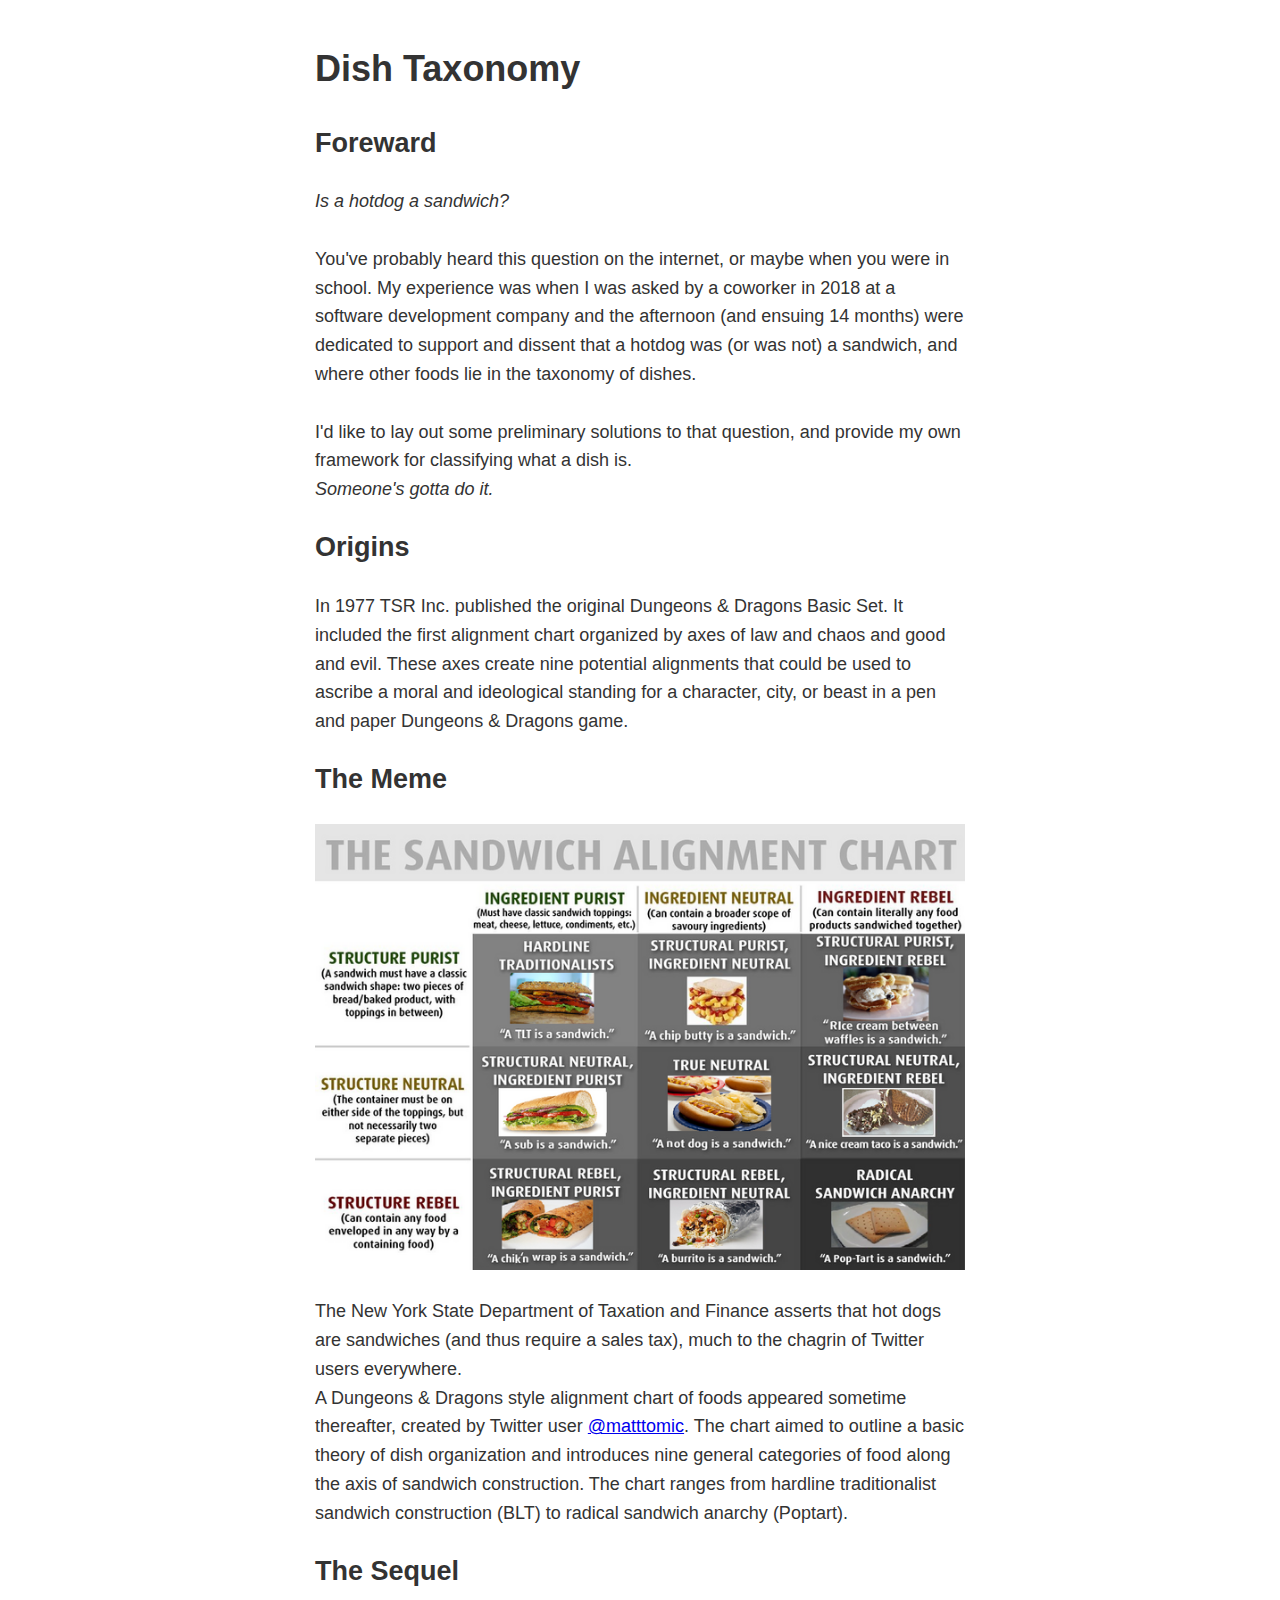
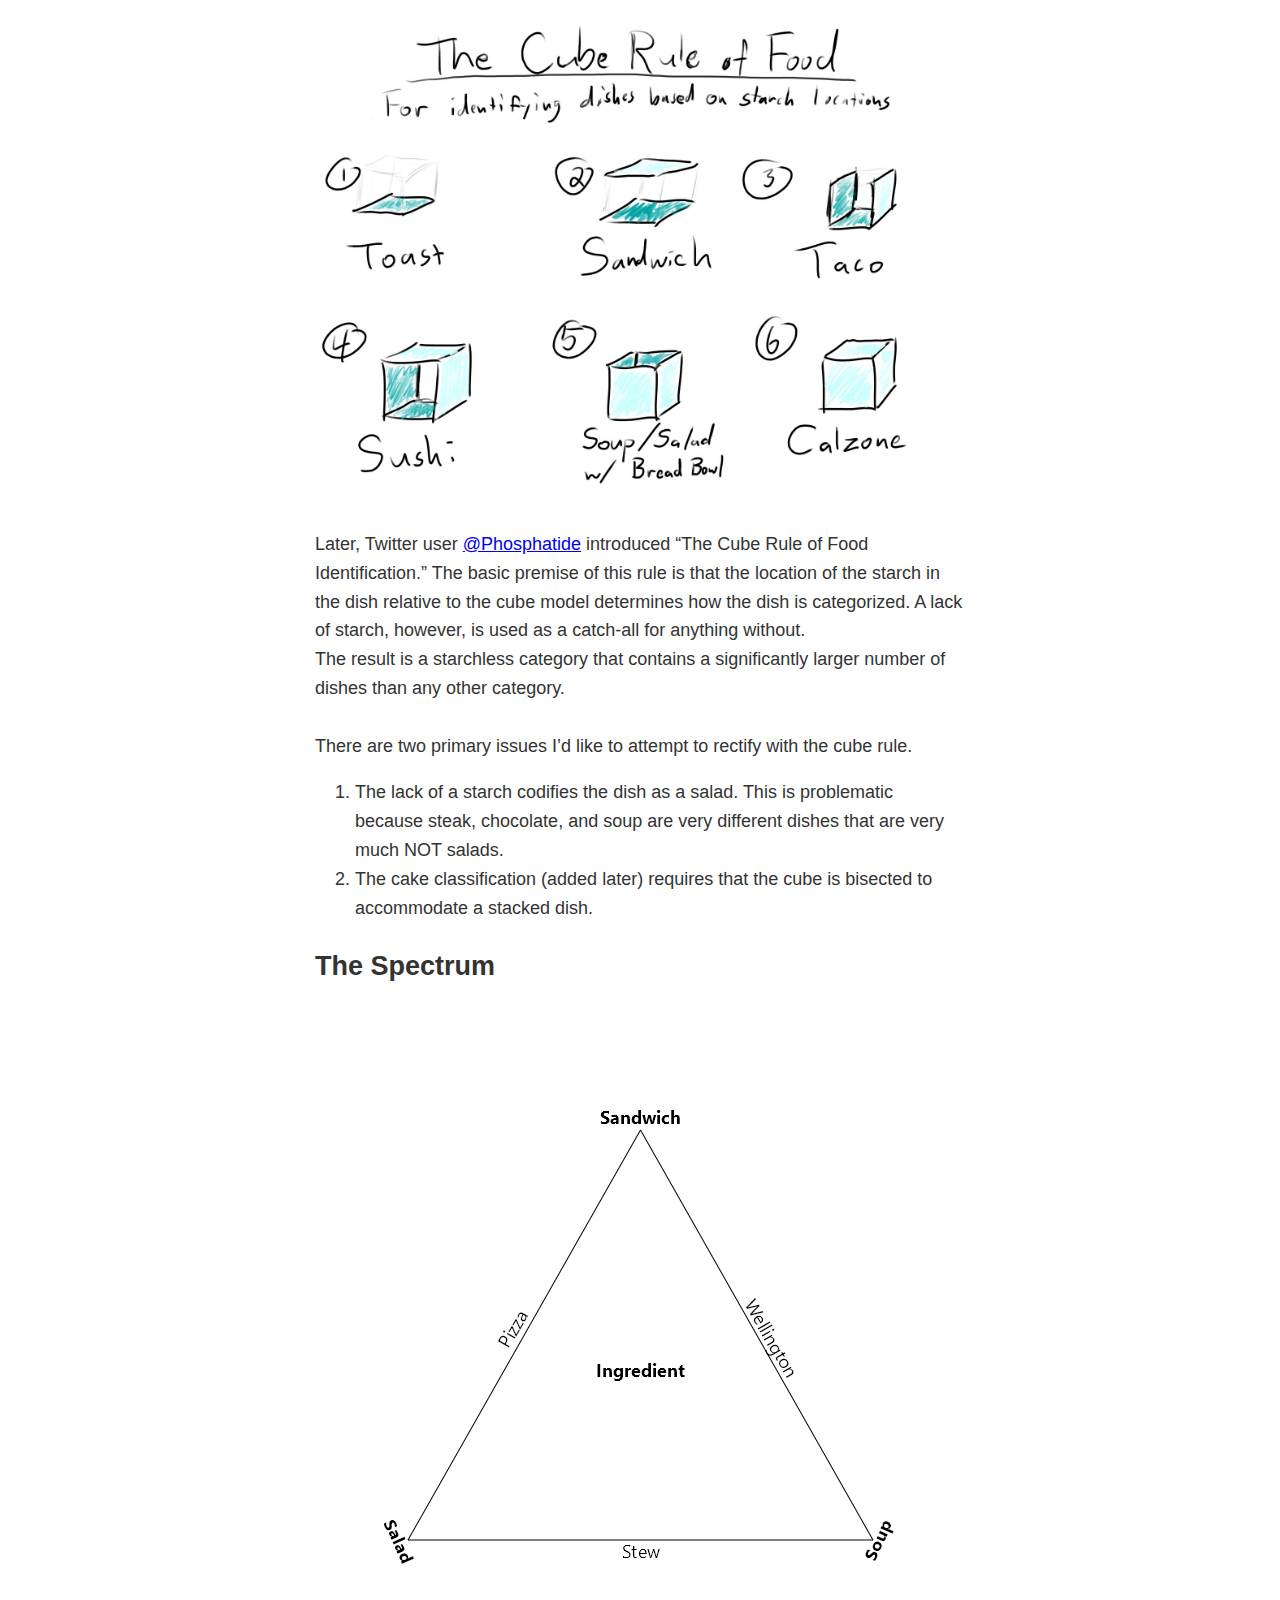
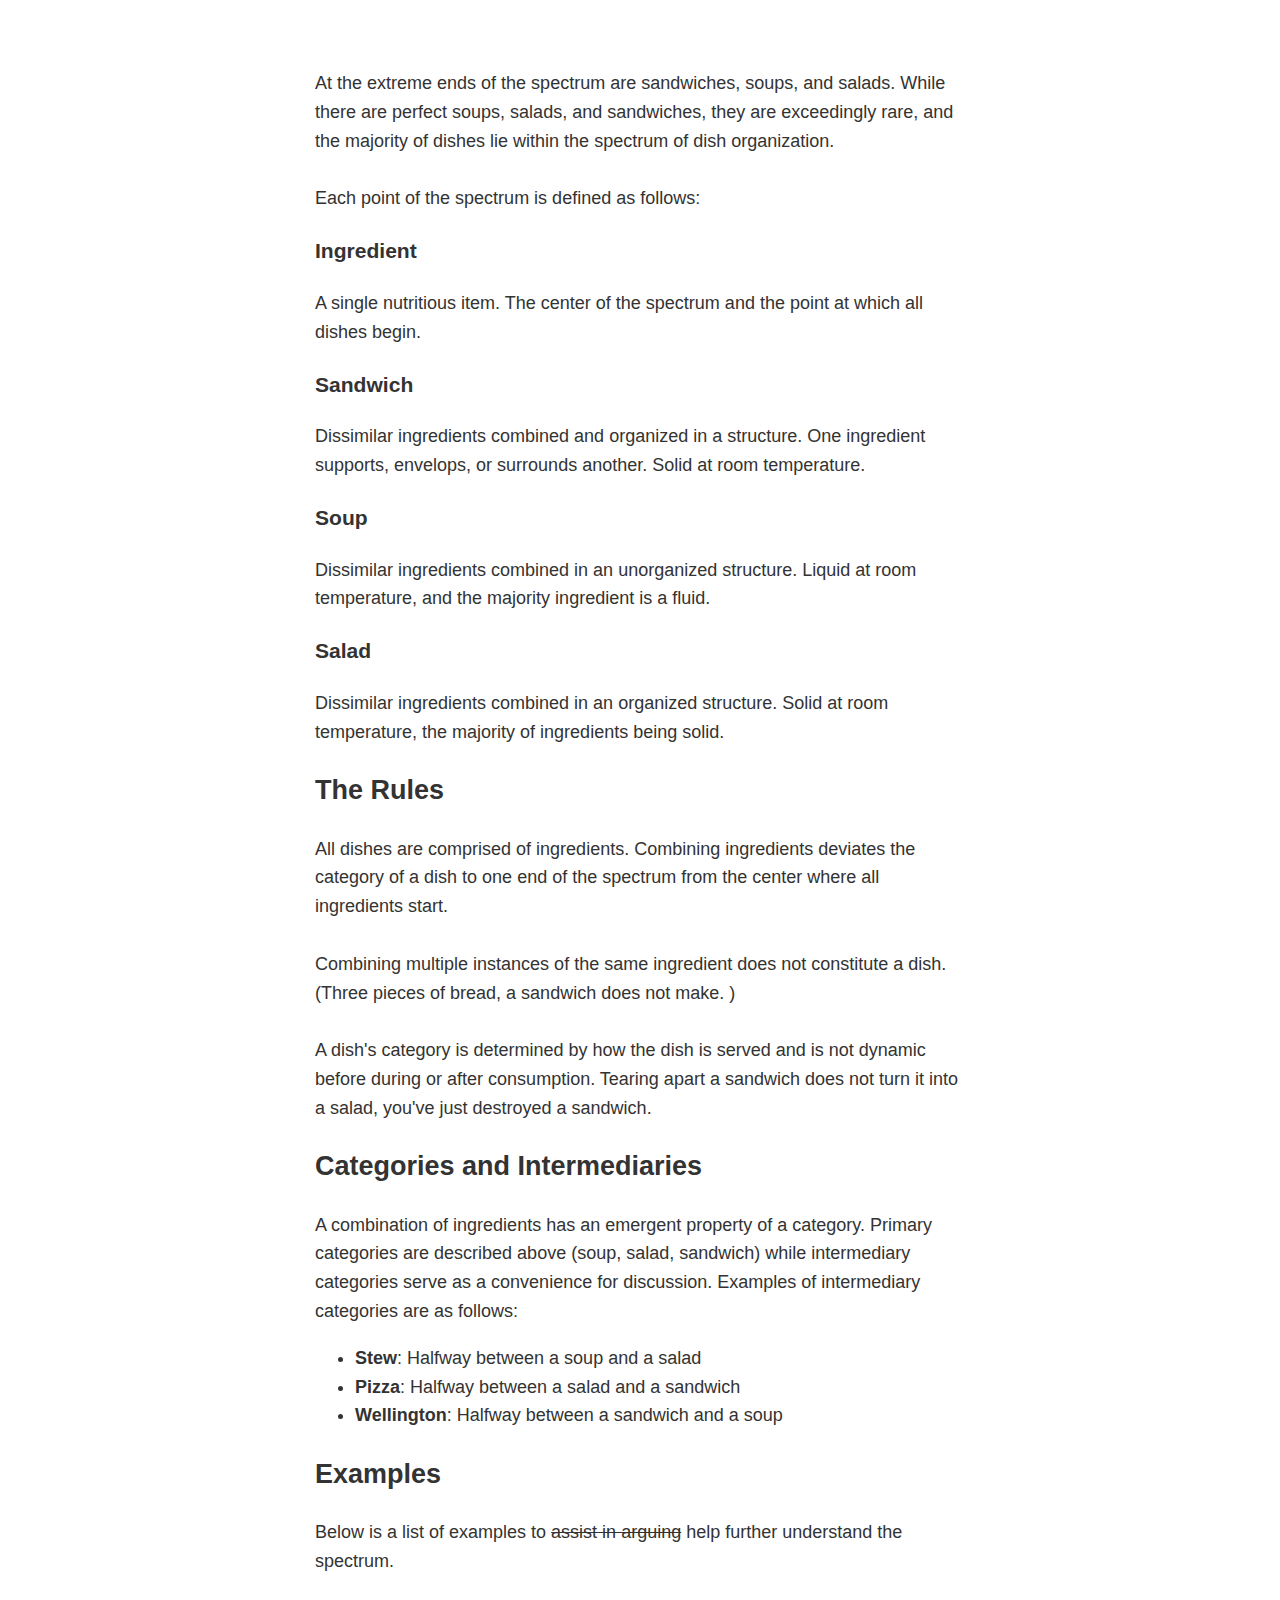
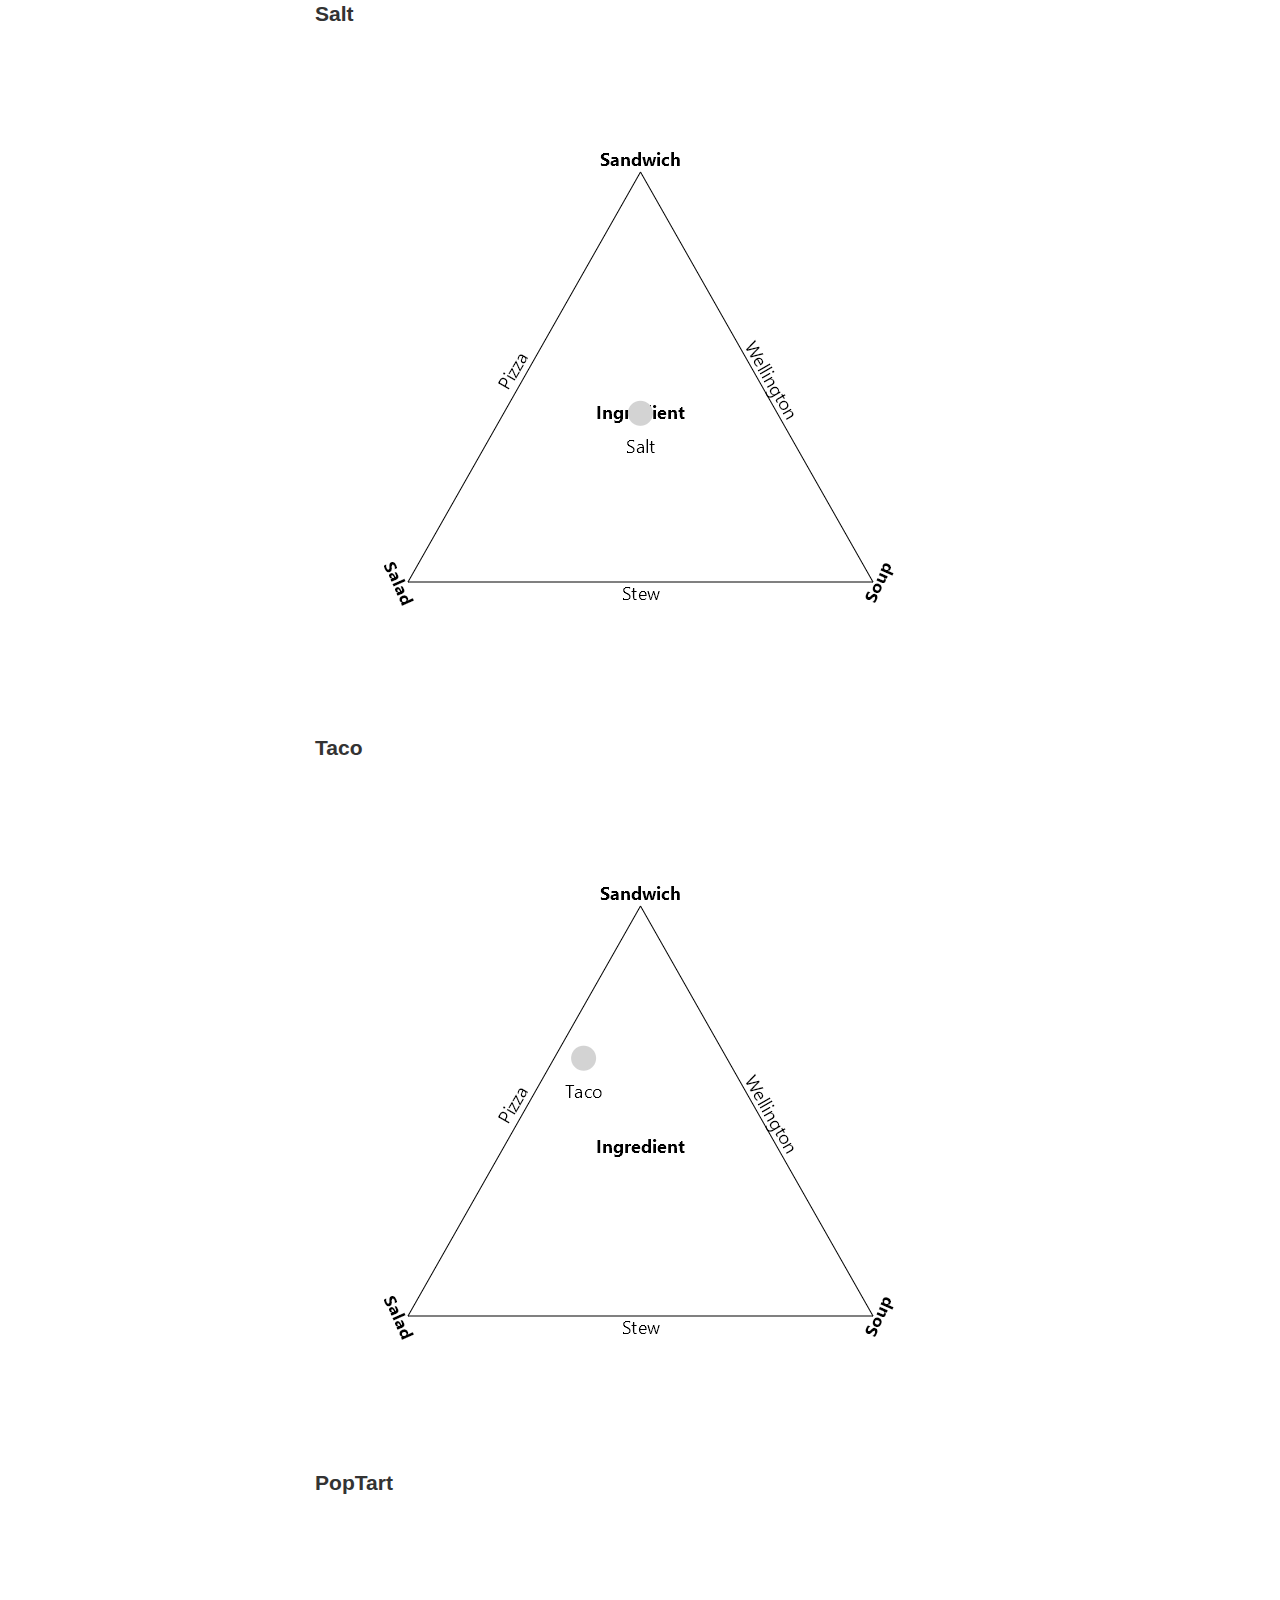
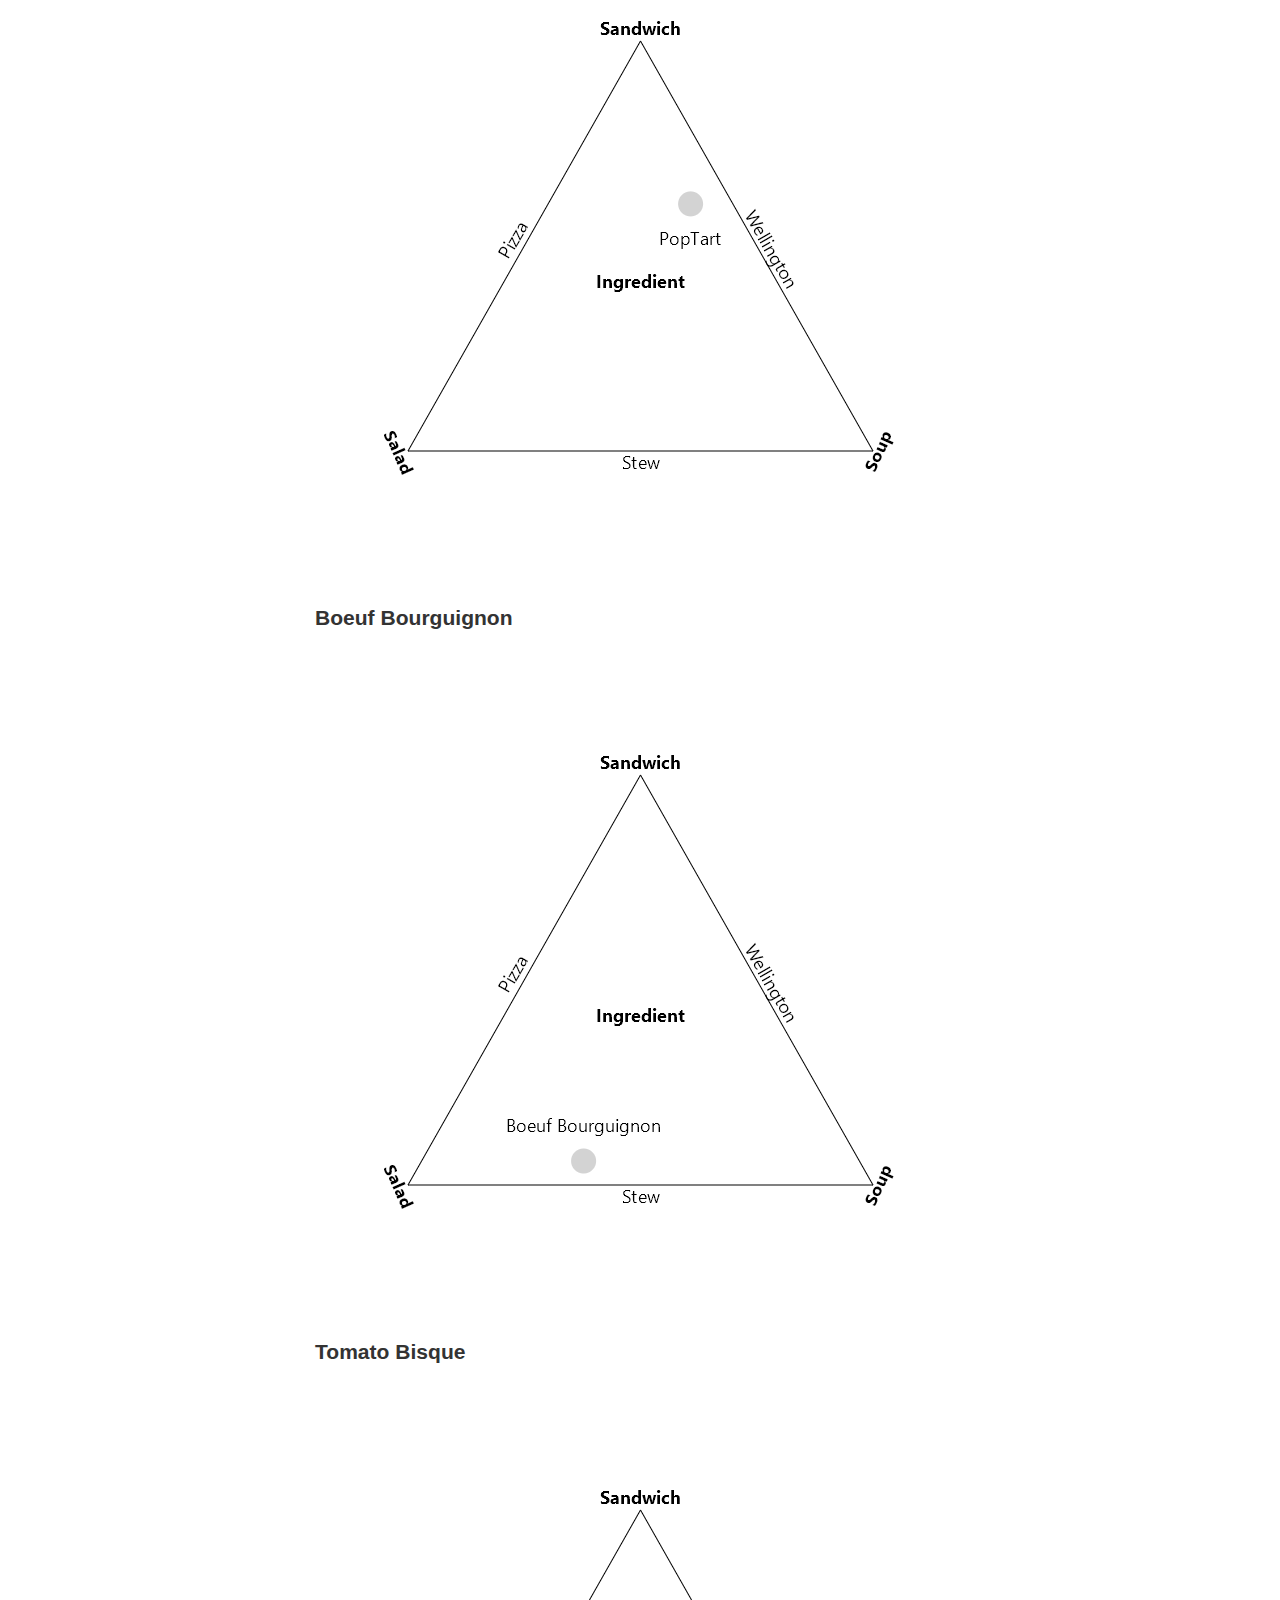
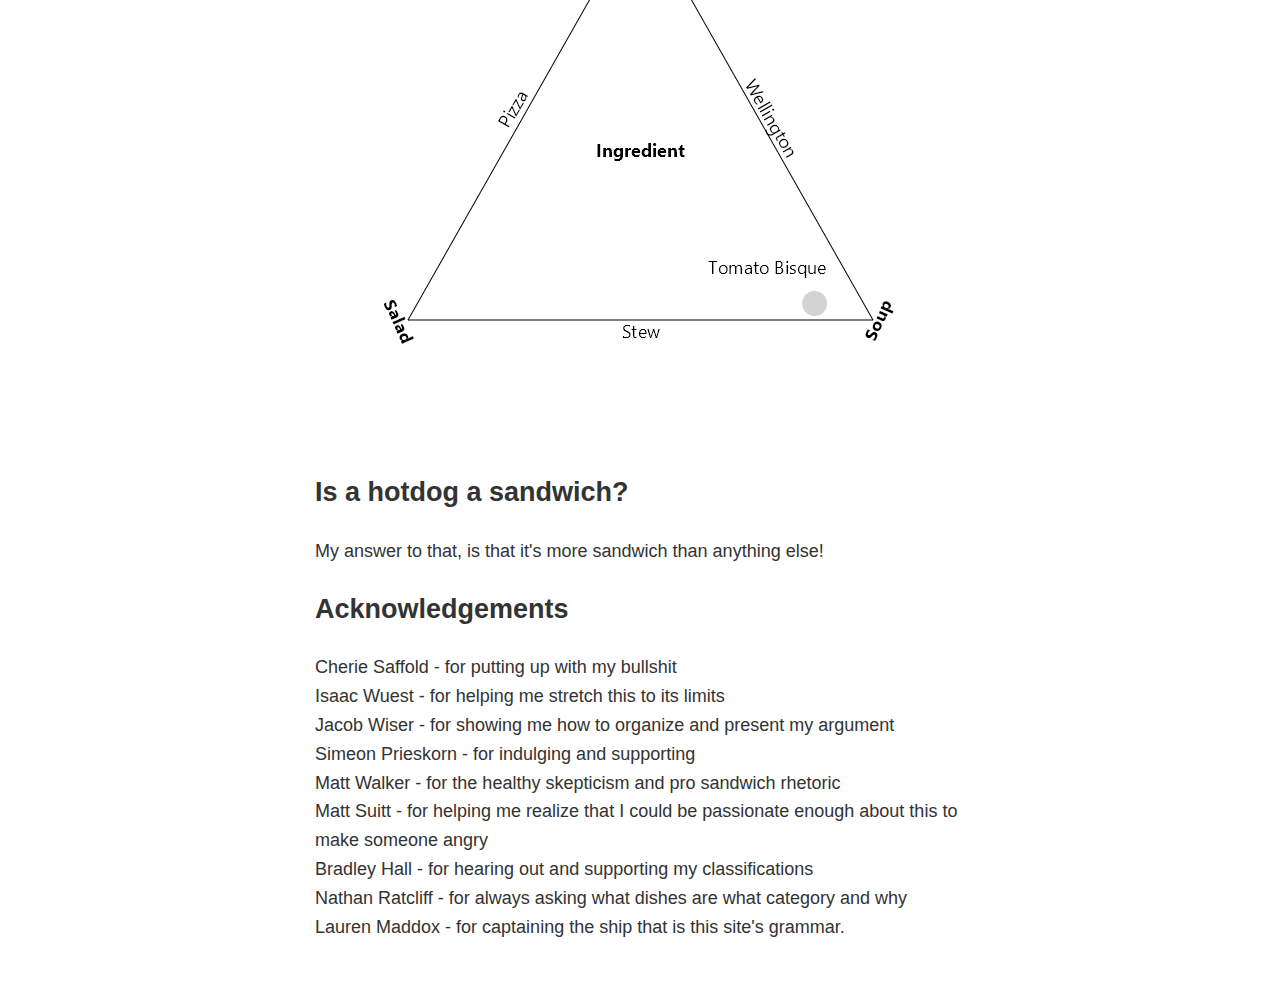
==== commit 67c30f9c: "Fix spelling in foreward" ====
--- a/index.html
+++ b/index.html
@@ -12,7 +12,7 @@
             <h2>Foreward</h2>
             <p> <em>Is a hotdog a sandwich?</em> <br><br>
                 You've probably heard this question on the internet, or maybe when you were in school. 
-                My experience was when I was asked by a coworker in 2018 at a software development company and the afternoon (and ensuing 14 months) were dedicated to support and dissent that a hotdog was a sandwich, and where other foods lie in the taxonomy of dishes.
+                My experience was when I was asked by a coworker in 2018 at a software development company and the afternoon (and ensuing 14 months) were dedicated to support and dissent that a hotdog was (or was not) a sandwich, and where other foods lie in the taxonomy of dishes.
                 <br><br>I'd like to lay out some preliminary solutions to that question, and provide my own framework for classifying what a dish is. <br>
                 <em>Someone's gotta do it.</em>
 
